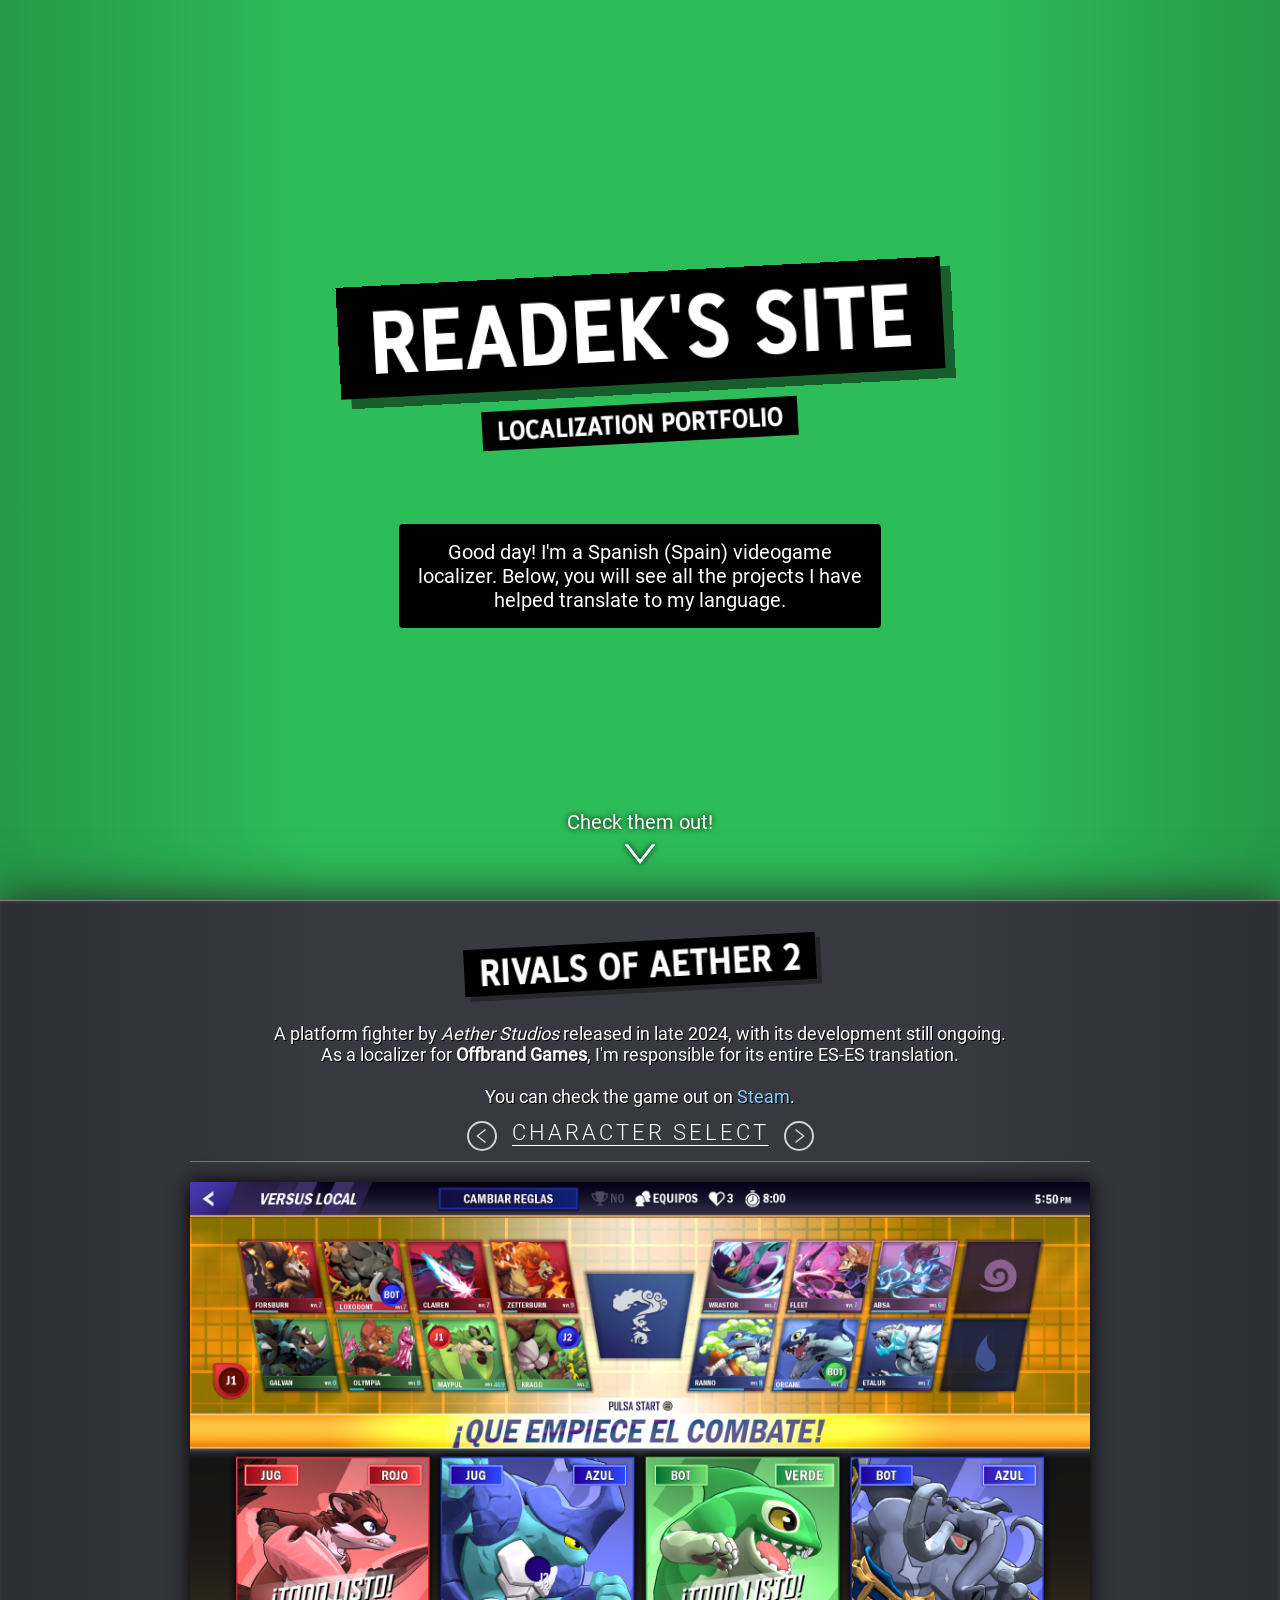
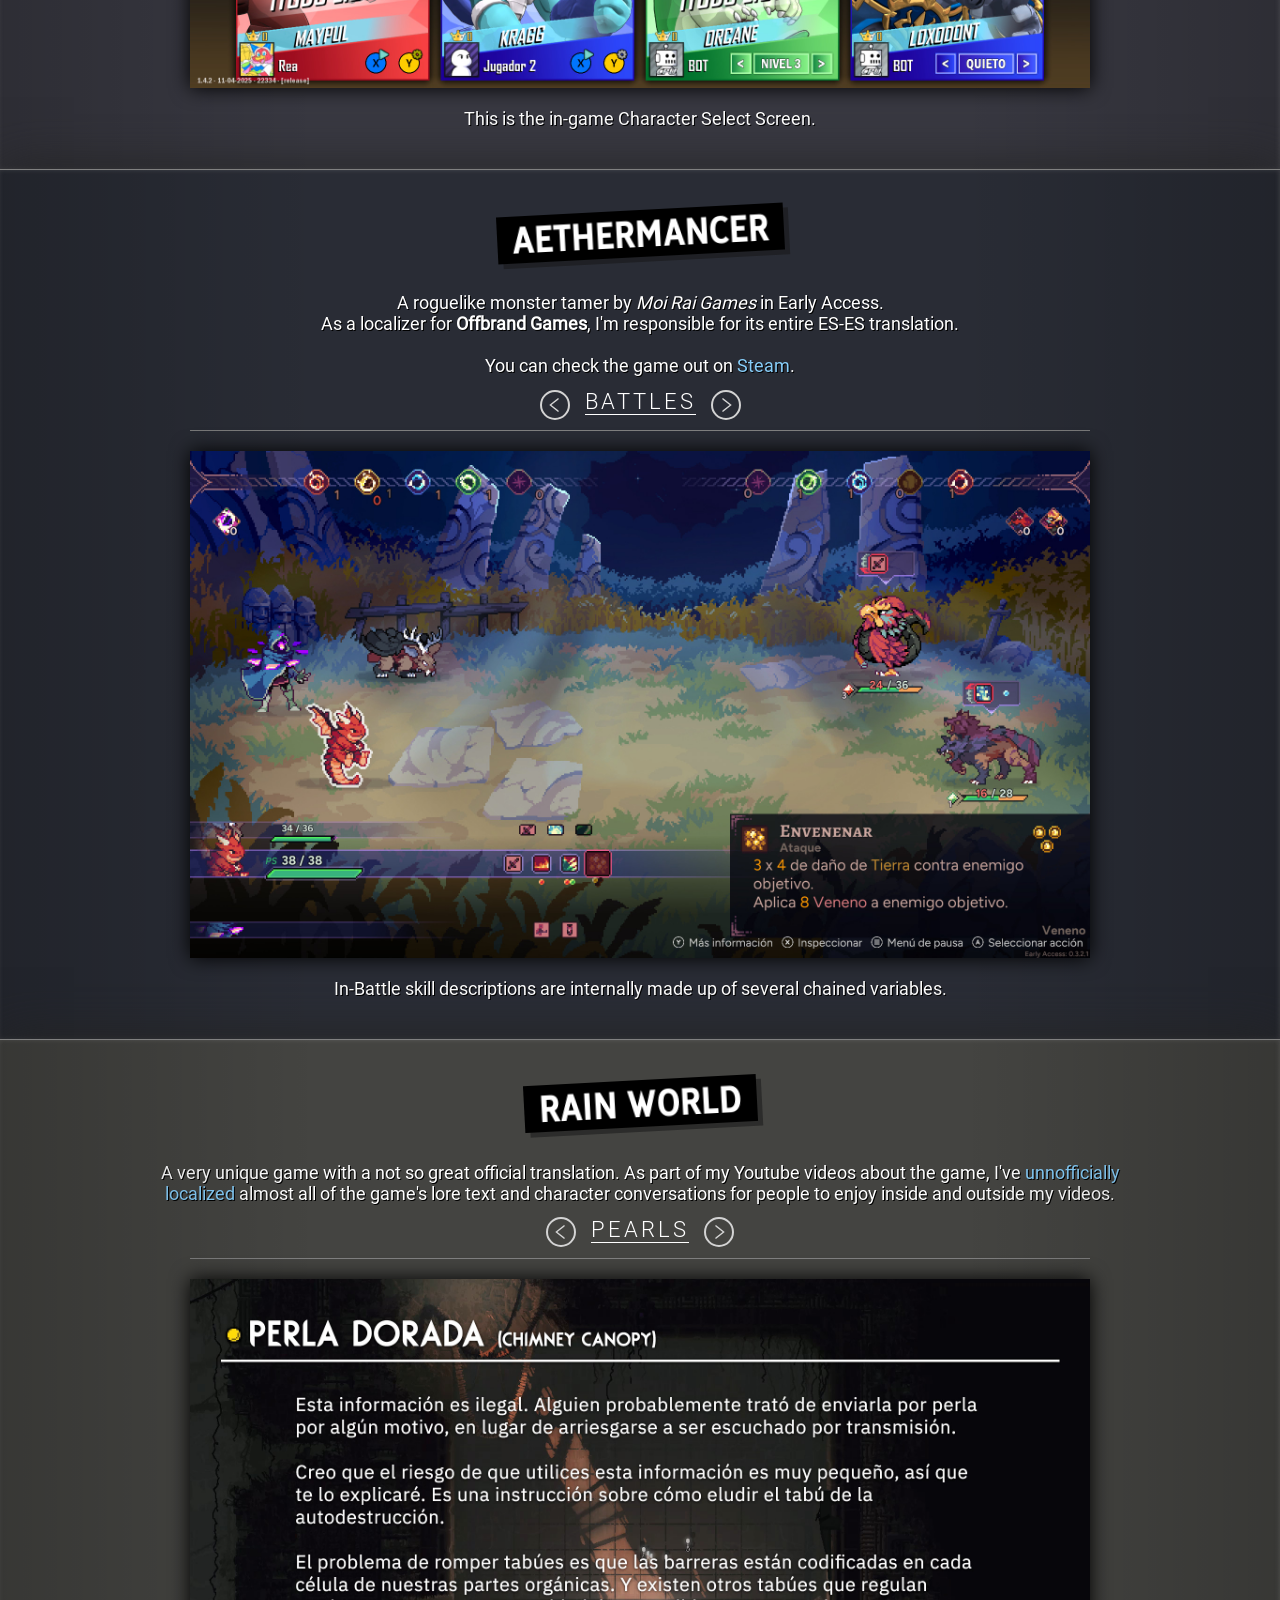
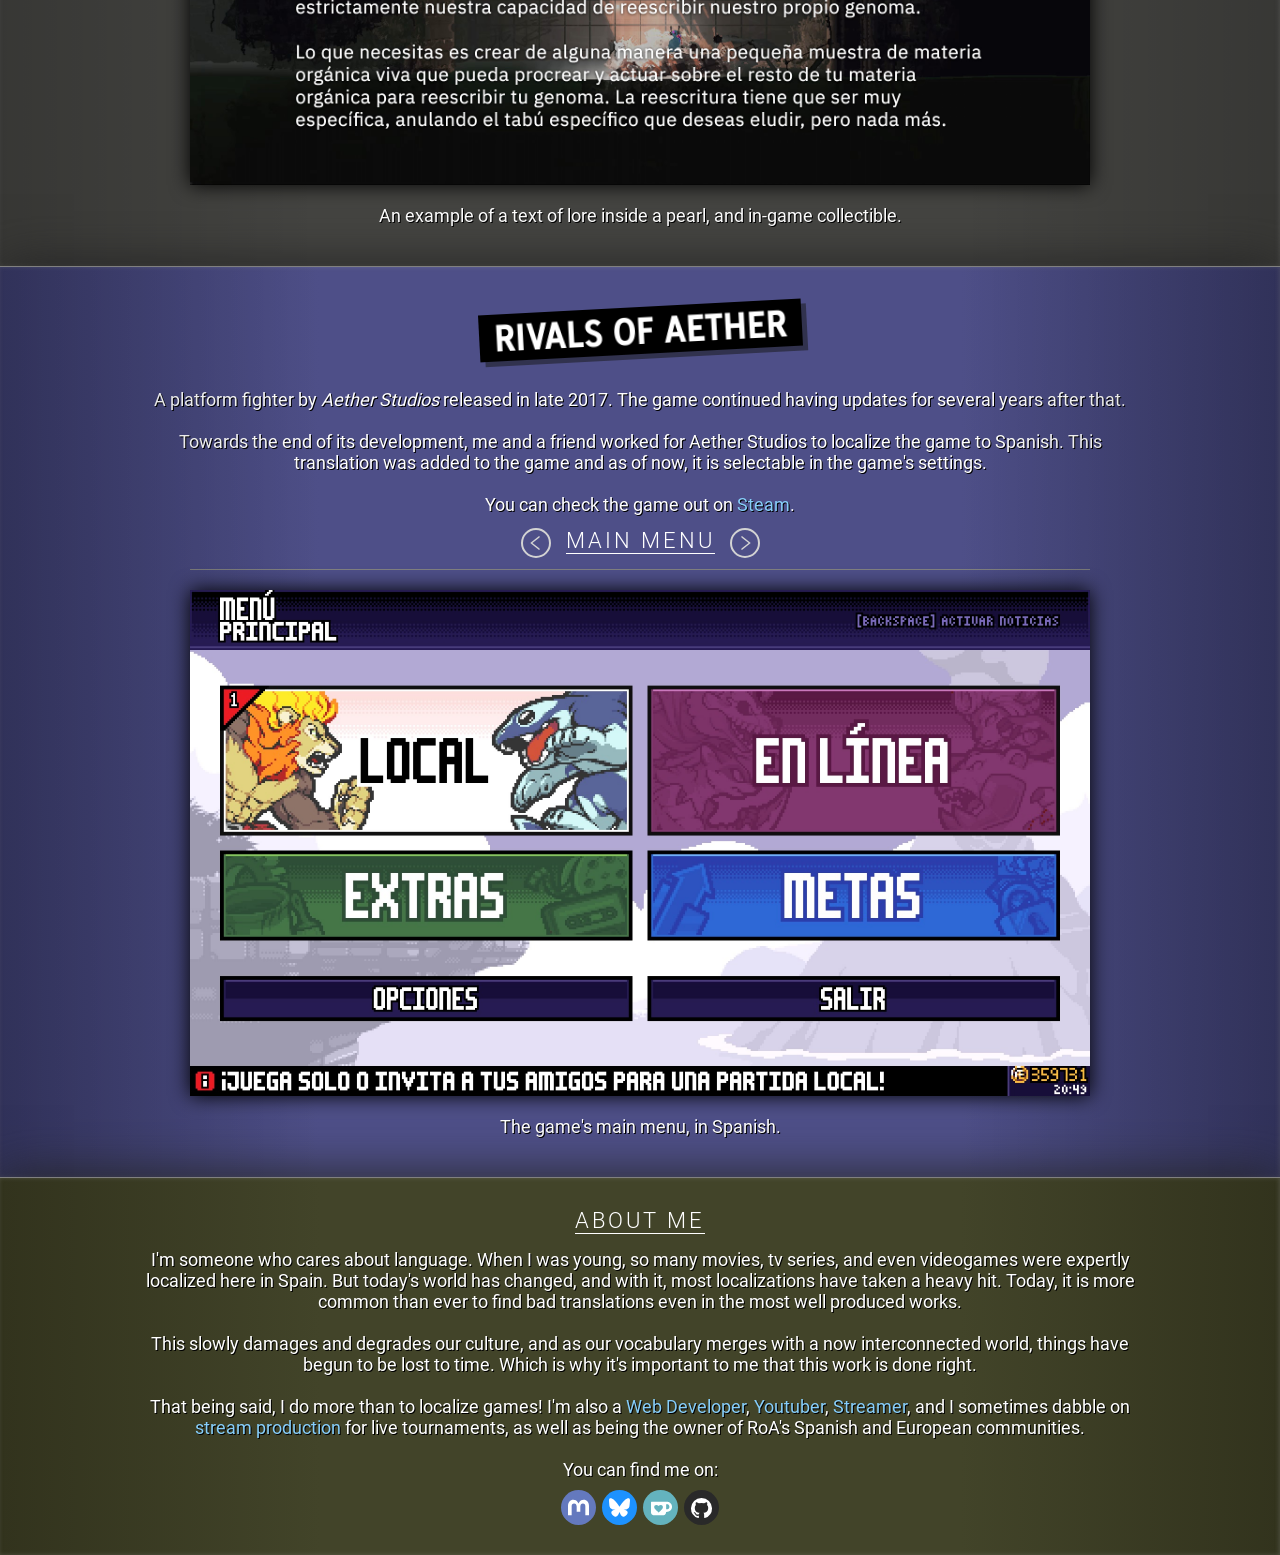
==== Loc/index.html @ 9e23b200 "The Loc Update" ====
<!DOCTYPE html>
<html lang="en">

<head>
    <meta charset="UTF-8">
    <meta http-equiv="X-UA-Compatible" content="IE=edge">
    <meta name="viewport" content="width=device-width, initial-scale=1.0">
    <title>Readek's Web Portfolio</title>
    <link rel="stylesheet" href="../site.css">
    <script src="site.js" defer></script>
</head>

<body>

    <div id="intro">

        <div class="bgSideDarkness"></div>

        <div id="introTitle" class="introText">
            Readek's Site
        </div>
        <div id="introSubT" class="introText">
            Localization Portfolio
        </div>
        <div id="introInfoSep"></div>
        <div id="introInfo">
            Good day! I'm a Spanish (Spain) videogame localizer. Below, you will see all the projects I have helped translate to my language.
        </div>

        <div id="introDesc">
            <div>Check them out!</div>
            <svg id="downIcon" viewBox="0 0 25.93 25.93">
                <path d="M25.397,4.554h-2.042l-9.974,12.644c-0.101,0.124-0.256,0.197-0.416,0.197c-0.164,0-0.315-0.073-0.419-0.197L2.575,4.554H0.532c-0.206,0-0.392,0.115-0.479,0.299c-0.09,0.184-0.064,0.403,0.06,0.561l12.435,15.762c0.104,0.125,0.255,0.2,0.419,0.2c0.16,0,0.315-0.075,0.416-0.2L25.816,5.413c0.128-0.157,0.148-0.377,0.058-0.561C25.789,4.669,25.601,4.554,25.397,4.554z" />
            </svg>
        </div>

    </div>


    <div id="stRepos" class="project">

        <div class="bgSideDarkness"></div>

        <div class="projectTitle">
            Rivals of Aether 2
        </div>

        <div class="projectDesc">
            A platform fighter by <i>Aether Studios</i> released in late 2024, with its development still ongoing.<br>
            As a localizer for <strong>Offbrand Games</strong>, I'm responsible for its entire ES-ES translation.
            <br><br>
            You can check the game out on <a href="https://store.steampowered.com/app/2217000/Rivals_of_Aether_II/">Steam</a>.
        </div>

        <div class="imgSelector">
            <button id="pokePrev" class="pokeButt">
                <svg class="pokeButtIcon" viewBox="0 0 25.93 25.93">
                    <path d="M25.397,4.554h-2.042l-9.974,12.644c-0.101,0.124-0.256,0.197-0.416,0.197c-0.164,0-0.315-0.073-0.419-0.197L2.575,4.554H0.532c-0.206,0-0.392,0.115-0.479,0.299c-0.09,0.184-0.064,0.403,0.06,0.561l12.435,15.762c0.104,0.125,0.255,0.2,0.419,0.2c0.16,0,0.315-0.075,0.416-0.2L25.816,5.413c0.128-0.157,0.148-0.377,0.058-0.561C25.789,4.669,25.601,4.554,25.397,4.554z" />
                </svg>
            </button>
            <div class="stDemoTitle" id="pokeTitle">Character Select</div>
            <button id="pokeNext" class="pokeButt">
                <svg class="pokeButtIcon" viewBox="0 0 25.93 25.93">
                    <path d="M25.397,4.554h-2.042l-9.974,12.644c-0.101,0.124-0.256,0.197-0.416,0.197c-0.164,0-0.315-0.073-0.419-0.197L2.575,4.554H0.532c-0.206,0-0.392,0.115-0.479,0.299c-0.09,0.184-0.064,0.403,0.06,0.561l12.435,15.762c0.104,0.125,0.255,0.2,0.419,0.2c0.16,0,0.315-0.075,0.416-0.2L25.816,5.413c0.128-0.157,0.148-0.377,0.058-0.561C25.789,4.669,25.601,4.554,25.397,4.554z" />
                </svg>
            </button>
        </div>

        <div class="stDemo">
    
            <img src="Images/RoA2 CSS.jpg" class="pokeSTimg" alt="">

            <div class="projectDesc">
                This is the in-game Character Select Screen.
            </div>

        </div>

        <div class="stDemo imgCarHidden">
    
            <img src="Images/RoA2 Tuto.jpg" class="pokeSTimg" alt="">

            <div class="projectDesc">
                In-game tutorials. Technical names are translated, but they're also
                being mentioned in their original english words, as fighting game communities
                will most likely use those in online talks.
            </div>

        </div>

        <div class="stDemo imgCarHidden">
    
            <img src="Images/RoA2 Emotes.png" class="pokeSTimg" alt="">

            <div class="projectDesc">
                Game emotes, used in player quick chat.
                <br>
                Since players will use these emotes playing on different languages,
                the meaning has to stay consistent.
            </div>

        </div>

        <div class="stDemo imgCarHidden">
    
            <img src="Images/RoA2 Achivs.png" class="pokeSTimg" alt="">

            <div class="projectDesc">
                Steam achievements for the game, which are full of jokes.
            </div>

        </div>

    </div>

    <div id="replayReaderBox" class="project">

        <div class="bgSideDarkness"></div>

        <div class="projectTitle">
            Aethermancer
        </div>

        <div class="projectDesc">
            A roguelike monster tamer by <i>Moi Rai Games</i> in Early Access.
            <br>
            As a localizer for <strong>Offbrand Games</strong>, I'm responsible for its entire ES-ES translation.
            <br><br>
            You can check the game out on <a href="https://store.steampowered.com/app/2288470/Aethermancer/">Steam</a>.
        </div>

        <div class="imgSelector">
            <button id="pokePrev" class="pokeButt">
                <svg class="pokeButtIcon" viewBox="0 0 25.93 25.93">
                    <path d="M25.397,4.554h-2.042l-9.974,12.644c-0.101,0.124-0.256,0.197-0.416,0.197c-0.164,0-0.315-0.073-0.419-0.197L2.575,4.554H0.532c-0.206,0-0.392,0.115-0.479,0.299c-0.09,0.184-0.064,0.403,0.06,0.561l12.435,15.762c0.104,0.125,0.255,0.2,0.419,0.2c0.16,0,0.315-0.075,0.416-0.2L25.816,5.413c0.128-0.157,0.148-0.377,0.058-0.561C25.789,4.669,25.601,4.554,25.397,4.554z" />
                </svg>
            </button>
            <div class="stDemoTitle" id="pokeTitle">Battles</div>
            <button id="pokeNext" class="pokeButt">
                <svg class="pokeButtIcon" viewBox="0 0 25.93 25.93">
                    <path d="M25.397,4.554h-2.042l-9.974,12.644c-0.101,0.124-0.256,0.197-0.416,0.197c-0.164,0-0.315-0.073-0.419-0.197L2.575,4.554H0.532c-0.206,0-0.392,0.115-0.479,0.299c-0.09,0.184-0.064,0.403,0.06,0.561l12.435,15.762c0.104,0.125,0.255,0.2,0.419,0.2c0.16,0,0.315-0.075,0.416-0.2L25.816,5.413c0.128-0.157,0.148-0.377,0.058-0.561C25.789,4.669,25.601,4.554,25.397,4.554z" />
                </svg>
            </button>
        </div>

        <div class="stDemo">
    
            <img src="Images/Aether Fight.jpg" class="pokeSTimg" alt="">

            <div class="projectDesc">
                In-Battle skill descriptions are internally made up of several chained variables.
            </div>

        </div>

        <div class="stDemo imgCarHidden">
    
            <img src="Images/Aether LvlUp.jpg" class="pokeSTimg" alt="">

            <div class="projectDesc">
                Character Lvl Up screen example, with many trait descriptions.
            </div>

        </div>

        <div class="stDemo imgCarHidden">
    
            <img src="Images/Aether Convo.jpg" class="pokeSTimg" alt="">

            <div class="projectDesc">
                Character-to-character conversation example.
            </div>

        </div>

    </div>

    <div id="rwBox" class="project">

        <div class="bgSideDarkness"></div>

        <div class="projectTitle">
            Rain World
        </div>

        <div class="projectDesc">
            A very unique game with a not so great official translation. As part of my
            Youtube videos about the game, I've <a href="https://docs.google.com/document/d/1DfPCobTMYIj6n9cak6Hn9Jyo0iGn9Ns0VkkFjU0YN7k">unnofficially localized</a> almost all of the game's
            lore text and character conversations for people to enjoy inside and outside my
            videos.
        </div>

        <div class="imgSelector">
            <button id="pokePrev" class="pokeButt">
                <svg class="pokeButtIcon" viewBox="0 0 25.93 25.93">
                    <path d="M25.397,4.554h-2.042l-9.974,12.644c-0.101,0.124-0.256,0.197-0.416,0.197c-0.164,0-0.315-0.073-0.419-0.197L2.575,4.554H0.532c-0.206,0-0.392,0.115-0.479,0.299c-0.09,0.184-0.064,0.403,0.06,0.561l12.435,15.762c0.104,0.125,0.255,0.2,0.419,0.2c0.16,0,0.315-0.075,0.416-0.2L25.816,5.413c0.128-0.157,0.148-0.377,0.058-0.561C25.789,4.669,25.601,4.554,25.397,4.554z" />
                </svg>
            </button>
            <div class="stDemoTitle" id="pokeTitle">Pearls</div>
            <button id="pokeNext" class="pokeButt">
                <svg class="pokeButtIcon" viewBox="0 0 25.93 25.93">
                    <path d="M25.397,4.554h-2.042l-9.974,12.644c-0.101,0.124-0.256,0.197-0.416,0.197c-0.164,0-0.315-0.073-0.419-0.197L2.575,4.554H0.532c-0.206,0-0.392,0.115-0.479,0.299c-0.09,0.184-0.064,0.403,0.06,0.561l12.435,15.762c0.104,0.125,0.255,0.2,0.419,0.2c0.16,0,0.315-0.075,0.416-0.2L25.816,5.413c0.128-0.157,0.148-0.377,0.058-0.561C25.789,4.669,25.601,4.554,25.397,4.554z" />
                </svg>
            </button>
        </div>

        <div class="stDemo">
    
            <img src="Images/RW 1.jpg" class="pokeSTimg" alt="">

            <div class="projectDesc">
                An example of a text of lore inside a pearl, and in-game collectible.
            </div>

        </div>

        <div class="stDemo imgCarHidden">
    
            <img src="Images/RW 2.jpg" class="pokeSTimg" alt="">

            <div class="projectDesc">
                One of the game's transmissions where 2 characters converse with each other.
            </div>

        </div>

        <div class="stDemo imgCarHidden">
    
            <img src="Images/RW 3.jpg" class="pokeSTimg" alt="">

            <div class="projectDesc">
                A conversation that one of the game's characters has with the player.
            </div>

        </div>

    </div>

    <div id="customColorsBox" class="project">

        <div class="bgSideDarkness"></div>

        <div class="projectTitle">
            Rivals of Aether
        </div>

        <div class="projectDesc">
            A platform fighter by <i>Aether Studios</i> released in late 2017.
            The game continued having updates for several years after that.<br><br>
            Towards the end of its development, me and a friend worked for Aether
            Studios to localize the game to Spanish. This translation was added
            to the game and as of now, it is selectable in the game's settings.
            <br><br>
            You can check the game out on <a href="https://store.steampowered.com/app/383980/rivals_of_aether/">Steam</a>.
        </div>

        <div class="imgSelector">
            <button id="pokePrev" class="pokeButt">
                <svg class="pokeButtIcon" viewBox="0 0 25.93 25.93">
                    <path d="M25.397,4.554h-2.042l-9.974,12.644c-0.101,0.124-0.256,0.197-0.416,0.197c-0.164,0-0.315-0.073-0.419-0.197L2.575,4.554H0.532c-0.206,0-0.392,0.115-0.479,0.299c-0.09,0.184-0.064,0.403,0.06,0.561l12.435,15.762c0.104,0.125,0.255,0.2,0.419,0.2c0.16,0,0.315-0.075,0.416-0.2L25.816,5.413c0.128-0.157,0.148-0.377,0.058-0.561C25.789,4.669,25.601,4.554,25.397,4.554z" />
                </svg>
            </button>
            <div class="stDemoTitle" id="pokeTitle">Main Menu</div>
            <button id="pokeNext" class="pokeButt">
                <svg class="pokeButtIcon" viewBox="0 0 25.93 25.93">
                    <path d="M25.397,4.554h-2.042l-9.974,12.644c-0.101,0.124-0.256,0.197-0.416,0.197c-0.164,0-0.315-0.073-0.419-0.197L2.575,4.554H0.532c-0.206,0-0.392,0.115-0.479,0.299c-0.09,0.184-0.064,0.403,0.06,0.561l12.435,15.762c0.104,0.125,0.255,0.2,0.419,0.2c0.16,0,0.315-0.075,0.416-0.2L25.816,5.413c0.128-0.157,0.148-0.377,0.058-0.561C25.789,4.669,25.601,4.554,25.397,4.554z" />
                </svg>
            </button>
        </div>

        <div class="stDemo">
    
            <img src="Images/RoA1 Menu.jpg" class="pokeSTimg" alt="">

            <div class="projectDesc">
                The game's main menu, in Spanish.
            </div>

        </div>

        <div class="stDemo imgCarHidden">
    
            <img src="Images/RoA1 Tuto.jpg" class="pokeSTimg" alt="">

            <div class="projectDesc">
                One of the game's tutorials. We made sure technical names were mentioned
                with their original english words, as fighting game communities
                will most likely use those in online talks.
            </div>

        </div>

        <div class="stDemo imgCarHidden">
    
            <img src="Images/RoA1 Story.jpg" class="pokeSTimg" alt="">

            <div class="projectDesc">
                The game's story mode was completely localized.
            </div>

        </div>

    </div>

    <div id="aboutBox" class="project">

        <div class="stDemoTitle">ABOUT ME</div>

        <div class="projectDesc">
            I'm someone who cares about language. When I was young, so many movies, tv series,
            and even videogames were expertly localized here in Spain. But today's world has
            changed, and with it, most localizations have taken a heavy hit. Today, it is
            more common than ever to find bad translations even in the most well produced works.
            <br><br>
            This slowly damages and degrades our culture, and as our vocabulary merges
            with a now interconnected world, things have begun to be lost to time.
            Which is why it's important to me that this work is done right.
            <br><br>
            That being said, I do more than to localize games! I'm also a 
            <a href="/">Web Developer</a>,
            <a href="https://www.youtube.com/@Readek">Youtuber</a>,
            <a href="https://www.twitch.tv/readek">Streamer</a>, and I sometimes dabble on
            <a href="https://youtu.be/6YrNGIimbUo?si=MHKJahTxUyMXXnIt">stream production</a>
            for live tournaments, as well as being the owner of RoA's Spanish and European communities.
            <br><br>
            You can find me on:
        </div>

        <div id="socialIcons">

            <a href="https://mastodon.social/@readek">
                <div id="mastoButton" class="buttonsBot">
                    <svg id="mastoIcon" viewBox="38.9 39.3 138.63 101.73">
                        <path d="M177.50984 80.077v60.94125h-24.14375v-59.15c0-12.46875-5.24625-18.7975-15.74-18.7975-11.6025 0-17.4175 7.5075-17.4175 22.3525v32.37625H96.20734V85.42325c0-14.845-5.81625-22.3525-17.41875-22.3525-10.49375 0-15.74 6.32875-15.74 18.7975v59.15H38.90484V80.077c0-12.455 3.17125-22.3525 9.54125-29.675 6.56875-7.3225 15.17125-11.07625 25.85-11.07625 12.355 0 21.71125 4.74875 27.8975 14.2475l6.01375 10.08125 6.015-10.08125c6.185-9.49875 15.54125-14.2475 27.8975-14.2475 10.6775 0 19.28 3.75375 25.85 11.07625 6.36875 7.3225 9.54 17.22 9.54 29.675"></path>
                    </svg>
                </div>
            </a>

            <a href="https://bsky.app/profile/readek.mastodon.social.ap.brid.gy">
                <div id="bskyButton" class="buttonsBot">
                    <svg id="bskyIcon" viewBox="0 0 64 57">
                        <path d="M13.873 3.805C21.21 9.332 29.103 20.537 32 26.55v15.882c0-.338-.13.044-.41.867-1.512 4.456-7.418 21.847-20.923 7.944-7.111-7.32-3.819-14.64 9.125-16.85-7.405 1.264-15.73-.825-18.014-9.015C1.12 23.022 0 8.51 0 6.55 0-3.268 8.579-.182 13.873 3.805ZM50.127 3.805C42.79 9.332 34.897 20.537 32 26.55v15.882c0-.338.13.044.41.867 1.512 4.456 7.418 21.847 20.923 7.944 7.111-7.32 3.819-14.64-9.125-16.85 7.405 1.264 15.73-.825 18.014-9.015C62.88 23.022 64 8.51 64 6.55c0-9.818-8.578-6.732-13.873-2.745Z"/>
                    </svg>
                </div>
            </a>

            <a href="https://ko-fi.com/readek">
                <div id="kofiButton" class="buttonsBot">
                    <svg id="kofiIcon" viewBox="0 0 32 32">
                        <path d="M31.844 11.932c-1.032-5.448-6.48-6.125-6.48-6.125h-24.4c-0.808 0-0.907 1.063-0.907 1.063s-0.109 9.767-0.027 15.767c0.22 3.228 3.448 3.561 3.448 3.561s11.021-0.031 15.953-0.067c3.251-0.568 3.579-3.423 3.541-4.98 5.808 0.323 9.896-3.776 8.871-9.219zM17.093 16.615c-1.661 1.932-5.348 5.297-5.348 5.297s-0.161 0.161-0.417 0.031c-0.099-0.073-0.14-0.12-0.14-0.12-0.595-0.588-4.491-4.063-5.381-5.271-0.943-1.287-1.385-3.599-0.119-4.948 1.265-1.344 4.005-1.448 5.817 0.541 0 0 2.083-2.375 4.625-1.281 2.536 1.095 2.443 4.016 0.963 5.751zM25.323 17.251c-1.24 0.156-2.244 0.036-2.244 0.036v-7.573h2.359c0 0 2.631 0.735 2.631 3.516 0 2.552-1.313 3.557-2.745 4.021z"/>
                    </svg>
                </div>
            </a>

            <a href="https://github.com/Readek">
                <div id="githubButton" class="buttonsBot">
                    <svg id="githubIcon" viewBox="0 0 24 24">
                        <path  d="M12 1A10.89 10.89 0 0 0 1 11.77 10.79 10.79 0 0 0 8.52 22c.55.1.75-.23.75-.52v-1.83c-3.06.65-3.71-1.44-3.71-1.44a2.86 2.86 0 0 0-1.22-1.58c-1-.66.08-.65.08-.65a2.31 2.31 0 0 1 1.68 1.11 2.37 2.37 0 0 0 3.2.89 2.33 2.33 0 0 1 .7-1.44c-2.44-.27-5-1.19-5-5.32a4.15 4.15 0 0 1 1.11-2.91 3.78 3.78 0 0 1 .11-2.84s.93-.29 3 1.1a10.68 10.68 0 0 1 5.5 0c2.1-1.39 3-1.1 3-1.1a3.78 3.78 0 0 1 .11 2.84A4.15 4.15 0 0 1 19 11.2c0 4.14-2.58 5.05-5 5.32a2.5 2.5 0 0 1 .75 2v2.95c0 .35.2.63.75.52A10.8 10.8 0 0 0 23 11.77 10.89 10.89 0 0 0 12 1" />
                    </svg>
                </div>
            </a>

        </div>

    </div>

</body>

</html>
---- site.css ----
:root {
    interpolate-size: allow-keywords;
}

body, html {
    padding: 0;
    margin: 0;
    height: 100%;
    scrollbar-width: thin; /* Firefox */
    scrollbar-color: lightgray gray; /* Firefox */
    scroll-behavior: smooth;
}
/* all of this is chromium only */
body::-webkit-scrollbar {
    width: 5px;
    height: 5px;
}
body::-webkit-scrollbar-track {
    background: gray;
  }
body::-webkit-scrollbar-thumb {
    background-color: lightgray;
}

a {
    color: lightskyblue;
    text-decoration: none;
}

@font-face {
    font-family: "Deansgate";
    src: url('Resources/Fonts/DeansgateCondensed-Bold.ttf');
}
@font-face {
    font-family: "Roboto";
    src: url('Resources/Fonts/Roboto-Regular.ttf');
}
@font-face {
    font-family: "RobotoL";
    src: url('Resources/Fonts/Roboto-Light.ttf');
}


.bgSideDarkness {
    position: absolute;
    width: 100%;
    height: 100%;
    background-image: linear-gradient(to right, #00000030, #00000000, #00000000, #00000000, #00000030);
    pointer-events: none;
}

#intro {
    height: 100%;
    display: flex;
    flex-direction: column;
    justify-content: center;
    align-items: center;
    background-color: #2dbd58;
}

.introText {
    font-family: "Deansgate";
    color: white;
    text-transform: uppercase;
    text-align: center;
    background-color: black;
    transform: rotate(-3deg);
}

#introTitle {
    font-size: 80px;
    padding: 0 30px 0 30px;
    filter: drop-shadow(10px 10px 0px rgba(0, 0, 0, .5));
    animation: .6s .2s both introFade;
}
@keyframes introFade {
    0% {
        opacity: 0;
        transform: translateY(-50px) rotate(-3deg);
    }
    100% {
        opacity: 1;
        transform: translateY(0px) rotate(-3deg);
    }
}

#introSubT {
    font-size: 24px;
    padding: 3px 15px 3px 15px;
    margin-top: 20px;
    animation: .7s .65s both subIntroFade;
}
@keyframes subIntroFade {
    0% {
        opacity: 0;
    }
    100% {
        opacity: 1;
    }
}

#introInfoSep {
    animation: introInfoAnim 1s 2.2s forwards;
    flex-grow: 0;
}
@keyframes introInfoAnim {
    100% {
        flex-grow: .25;
    }
}

#introInfo {
    /* display: none; */
    font-size: 20px;
    color: white;
    background-color: rgb(0, 0, 0);
    max-width: 450px;
    padding: 16px;
    margin: 0px 20px;
    border-radius: 4px;
    text-align: center;
    font-family: "Roboto";
    animation: .7s 2.4s both subIntroFade;
    margin-top: -100px;
}

#introDesc {
    position: absolute;
    top: 90%;
    font-family: "Roboto";
    font-size: 20px;
    color: white;
    text-align: center;
    filter: drop-shadow(0 0 3px black);
    cursor: pointer;
    transition: filter 100ms;
    animation: .6s 5s both descIntroFade;
}
#introDesc:hover {
    filter: drop-shadow(0 0 3px black) brightness(1.5);
}
#downIcon {
    margin-top: 5px;
    height: 30px;
    width: 30px;
    fill: white;
}
@keyframes descIntroFade {
    0% {
        opacity: 0;
        transform: translateY(50px);
    }
    100% {
        opacity: 1;
        transform: translateY(0px);
    }
}


.project {
    position: relative;
    padding: 30px 0 30px 0;
    display: flex;
    justify-content: center;
    flex-direction: column;
    align-items: center;
    border-top: 1px solid grey;
    box-shadow: inset -1px 0px 4px #adadad40, 0 0 48px rgb(36, 36, 36);
    transition: height .2s;
}
.projectSt {
    display: flex;
    justify-content: center;
    flex-direction: column;
    align-items: center;
}

.projectTitle {
    font-family: "Deansgate";
    color: white;
    text-transform: uppercase;
    text-align: center;
    background-color: black;
    transform: rotate(-3deg);
    font-size: 34px;
    padding: 0 15px 0 15px;
    filter: drop-shadow(5px 5px 0px rgba(20, 20, 20, 0.5));
    margin: 10px 0 25px 0;
}

.projectDesc {
    font-family: "Roboto";
    font-size: 18px;
    color: white;
    text-shadow: 1px 1px 0px black;
    text-align: center;
    max-width: 1000px;
    padding: 10px 0 10px 0;
}


#stBox {
    background-color: #444444;
}
#stPreview {
    width: 800px;
    filter: drop-shadow(0px 0px 10px black);
    padding: 10px 0 10px 0;
}

.vid {
    filter: drop-shadow(0px 0px 10px black);
    padding: 10px 0 10px 0;
    max-width: 720px;
}

#stRepos {
    background-color: #383841;
    transition: background-color .5s;
}

#stSelector {
    display: flex;
    align-items: center;
    gap: 20px;
}
.stButt {
    background: none;
    border: 2px solid gray;
    border-radius: 100%;
    width: 44px;
    height: 44px;
    display: flex;
    justify-content: center;
    align-items: center;
    padding: 10px;
    transition: filter .15s, transform .2s;
    cursor: pointer;
    outline: none;
}
.stButt:hover, .stButt:focus-visible {
    filter: brightness(1.5);
}
#stPrev {
    transform: rotate(90deg);
}
#stPrev:hover, #stPrev:focus-visible {
    transform: rotate(90deg) translateY(5px);
}
#stNext {
    transform: rotate(-90deg);
}
#stNext:hover, #stNext:focus-visible {
    transform: rotate(-90deg) translateY(5px);
}
.stButtIcon {
    transform: translateY(1px);
    fill: grey;
}

#stMeleeBox, #stRRBox {
    display: none;
    opacity: 0;
}

.stDemo {
    display: flex;
    justify-content: center;
    flex-direction: column;
    align-items: center;
    border-top: 1px solid grey;
    margin-top: 10px;
    padding-top: 10px;
    transition: transform .25s, opacity .25s;
}

.stDemoTitle {
    color: white;
    font-family: "RobotoL";
    font-size: 22px;
    letter-spacing: 3px;
    border-bottom: 1px white solid;
    margin-bottom: 5px;
    text-transform: uppercase;
}

.pokeSTimg {
    max-width: 900px;
    filter: drop-shadow(0px 0px 10px black);
    padding: 10px 0 10px 0;
}


#pokeSTBox {
    background-color: #5a5633;
}
#pokeSTPreview {
    filter: drop-shadow(0px 0px 10px black);
    padding: 10px 0px 10px 0px;
}

.imgSelector {
    display: flex;
    align-items: center;
    gap: 15px;
    margin-top: 3px;
}
.pokeButt {
    background: none;
    border: 2px solid lightgray;
    border-radius: 100%;
    width: 30px;
    height: 30px;
    display: flex;
    justify-content: center;
    align-items: center;
    padding: 6px;
    transition: filter .15s, transform .2s;
    cursor: pointer;
    outline: none;
}
.pokeButt:hover, .pokeButt:focus-visible {
    filter: brightness(1.5);
}
#pokePrev {
    transform: rotate(90deg);
}
#pokePrev:hover, #pokePrev:focus-visible {
    transform: rotate(90deg) translateY(3px);
}
#pokeNext {
    transform: rotate(-90deg);
}
#pokeNext:hover, #pokeNext:focus-visible {
    transform: rotate(-90deg) translateY(3px);
}
.pokeButtIcon {
    transform: translateY(1px);
    fill: lightgray;
}

#pokeBW, #pokeIntro, .imgCarHidden {
    display: none;
    opacity: 0;
}


#customColorsBox {
    background-image: linear-gradient(to right, #3c3d6e, #4e4f88, #4e4f88, #4e4f88, #3c3d6e);
}

#recolorerBox {
    background-image: linear-gradient(to right, #3d3069, #514188, #514188, #514188, #3d3069);
}

#replayReaderBox {
    background-color: #292C35;
}

#rwBox {
    background-color: #444441;
}


#aboutBox {
    background-image: linear-gradient(to right, #32331d, #424429, #424429, #424429, #32331d);

}
#socialIcons {
    display: flex;
}
.buttonsBot {
    display: flex;
    justify-content: center;
    align-items: center;
    height: 35px;
    width: 35px;
    border-radius: 20px;
    transition: filter 100ms;
    margin: 0px 3px 0px 3px;
}
.buttonsBot:hover {
    filter: brightness(1.2);
    cursor: pointer;
}
.buttonsBot:active {
    filter: brightness(.9);
}
#mastoButton {
    background-color: #6479be;
}
#mastoIcon {
    height: 21px;
    width: 21px;
    fill: white;
}
#bskyButton {
    background-color: #1d92ff;
}
#bskyIcon {
    height: 21px;
    width: 21px;
    fill: white;
}
#kofiButton {
    background-color: #64b3be;
}
#kofiIcon {
    height: 21px;
    width: 21px;
    fill: white;
    transform: translate(1px, 1px);
}
#githubButton {
    background-color: #292929;
}
#githubIcon {
    height: 23px;
    width: 23px;
    fill: white;
    transform: translate(0px, 1px);
}

@media (max-width: 650px) {

    .bgSideDarkness {
        display: none;
    }

    #introTitle {
        font-size: 40px;
        padding: 0 20px 0 20px;
        filter: drop-shadow(7px 7px 0px rgba(0, 0, 0, .5));
    }
    #introSubT {
        font-size: 20px;
    }
    #introInfo {
        padding: 10px;
        font-size: 16px;
    }
    #introDesc {
        font-size: 16px;
        max-width: 80%;
    }

    .projectTitle {
        font-size: 30px;
    }
    .projectDesc {
        max-width: 90%;
        text-align: justify;
        text-align-last: center;
    }

    .vid, #stPreview, #pokeSTPreview, .pokeSTimg {
        max-width: 100%;
    }

    #customColorsBox {
        background-image: linear-gradient(to right, #4e4f88, #4e4f88);
    }
    #recolorerBox {
        background-image: linear-gradient(to right, #514188, #514188);
    }
    #aboutBox {
        background-image: linear-gradient(to right, #424429, #424429);
    }

}
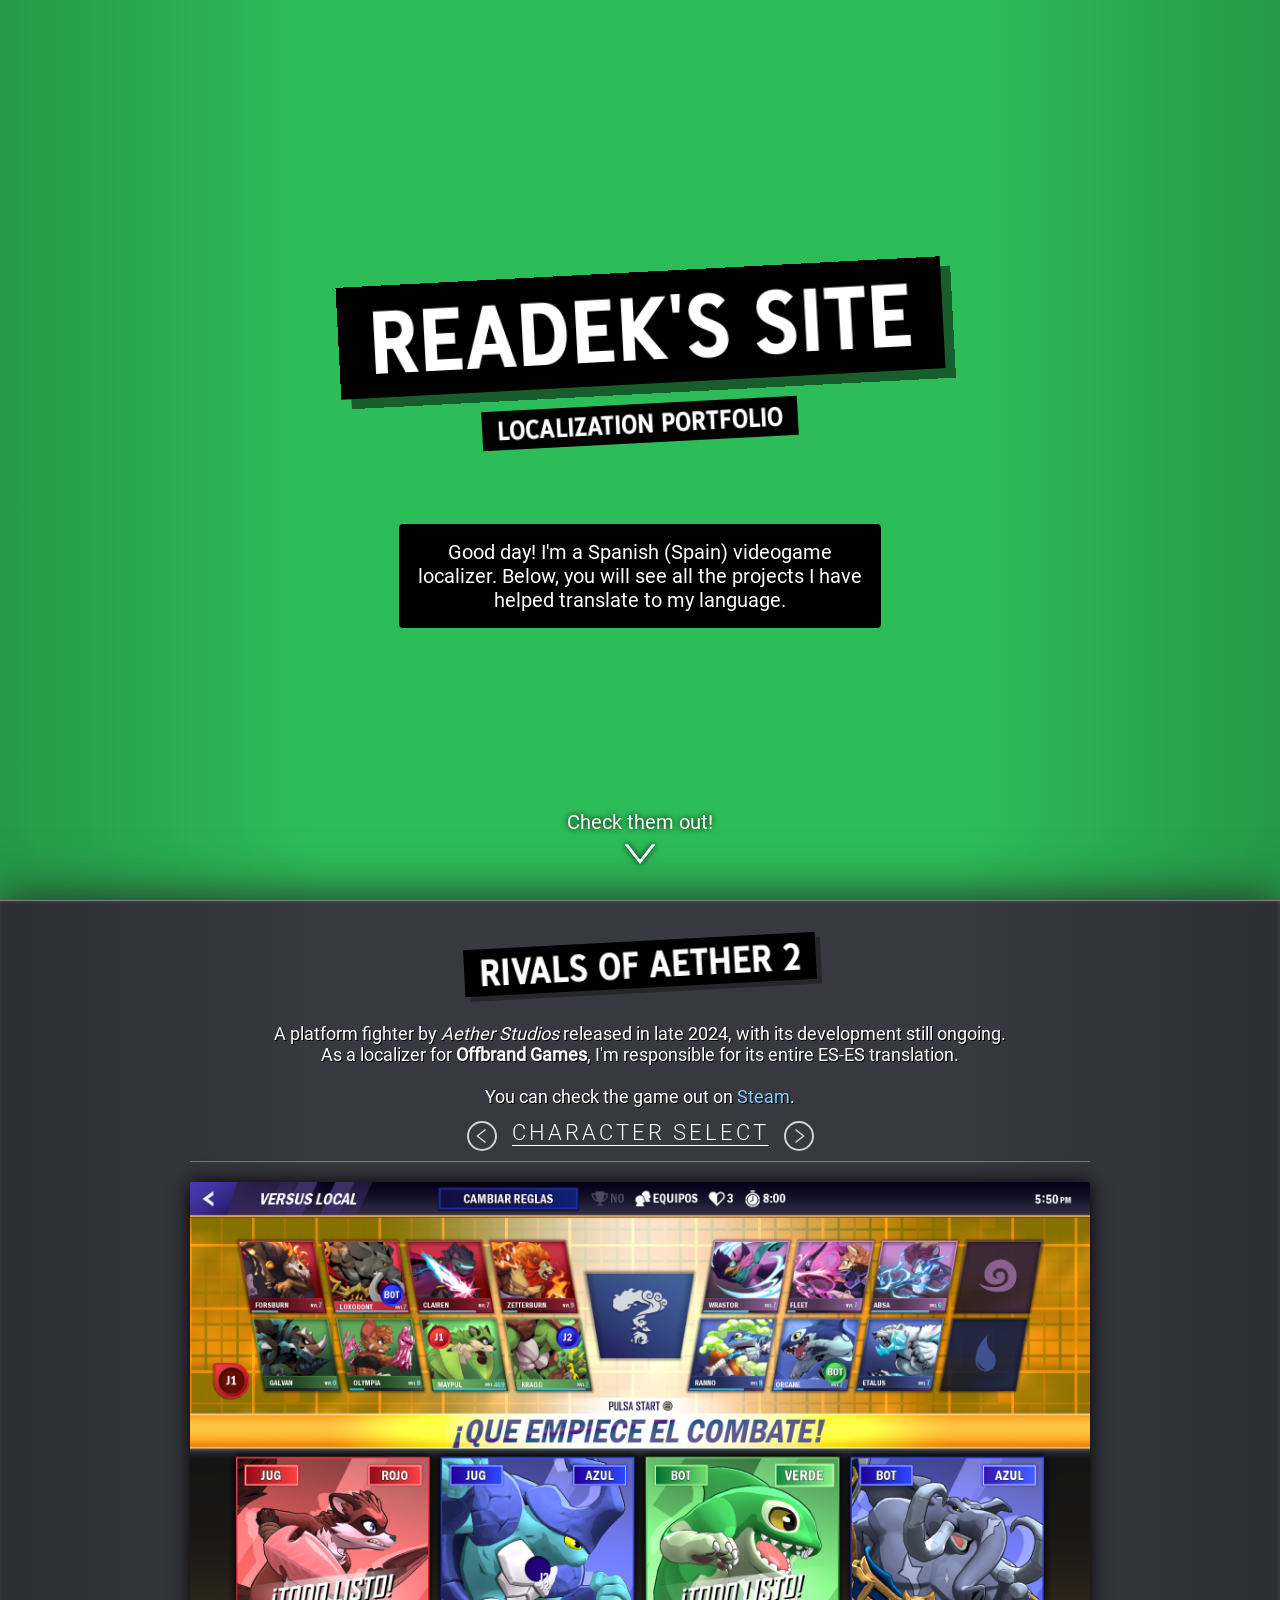
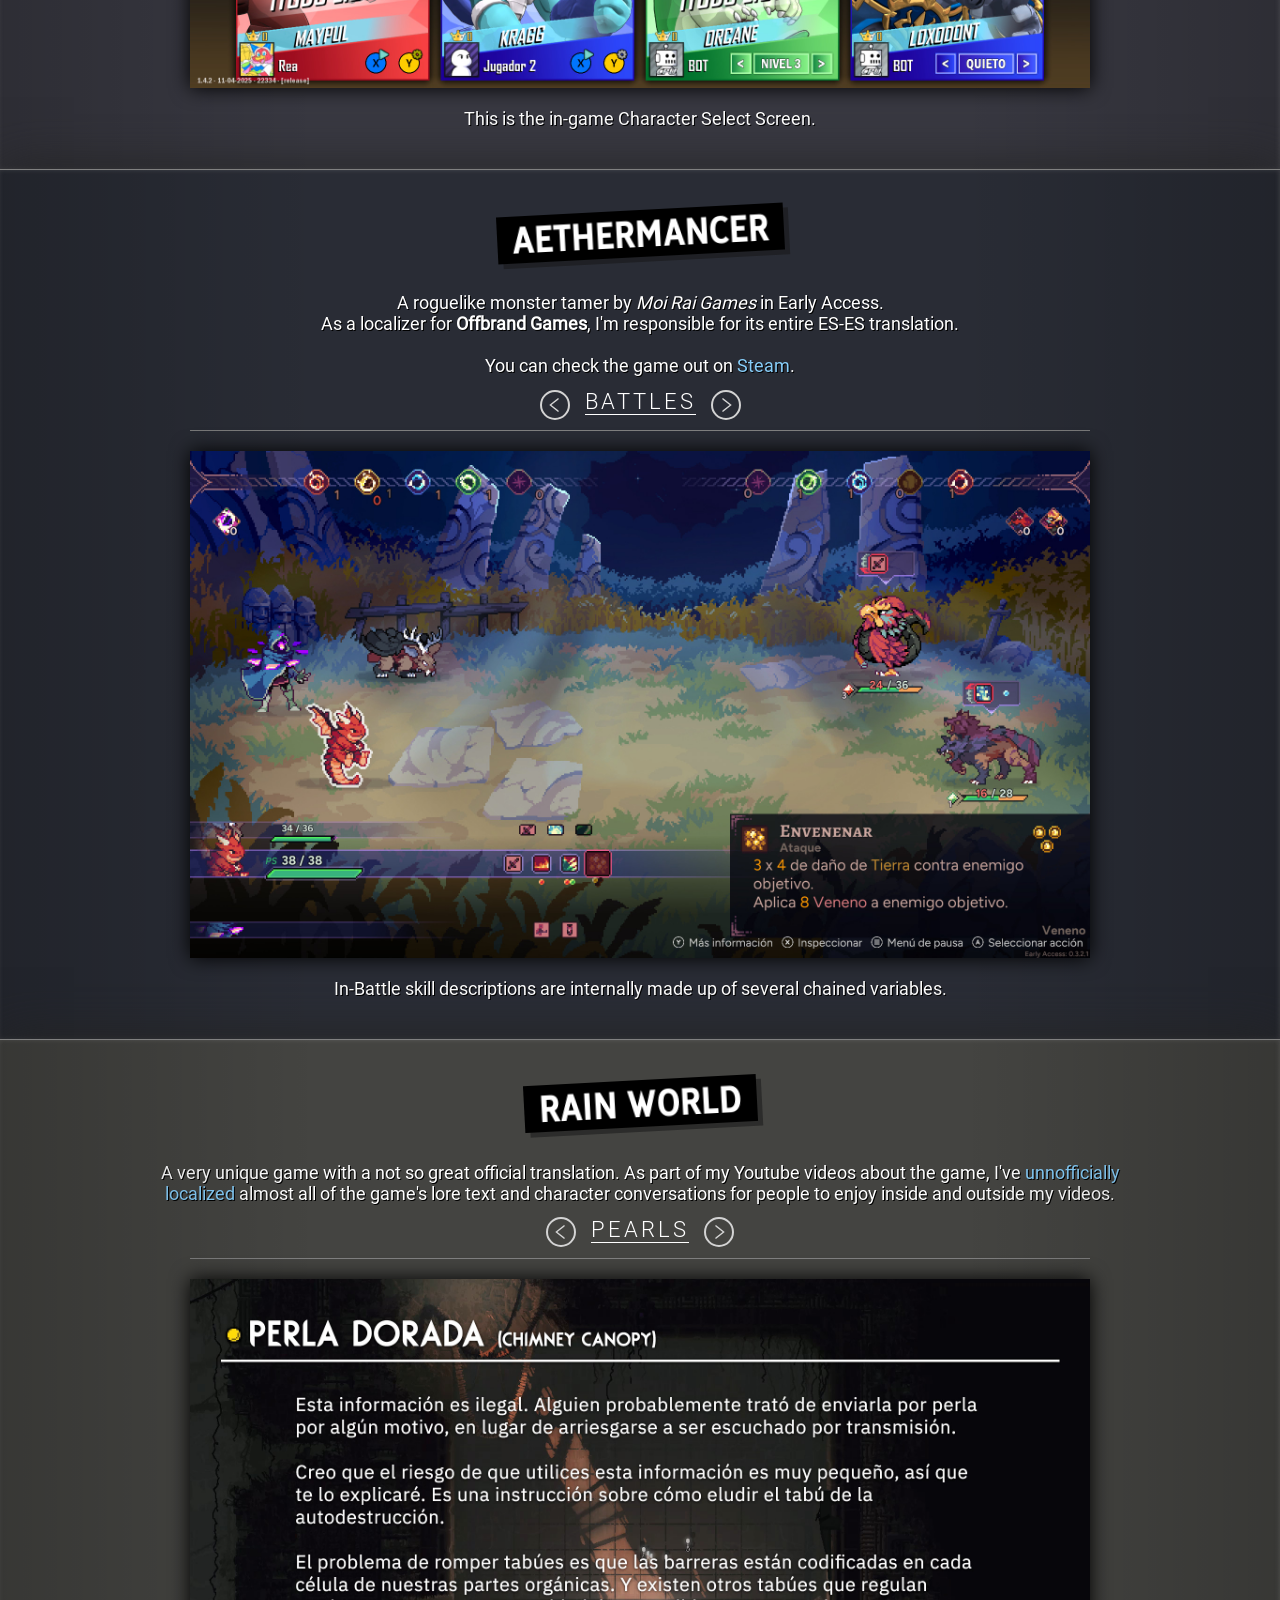
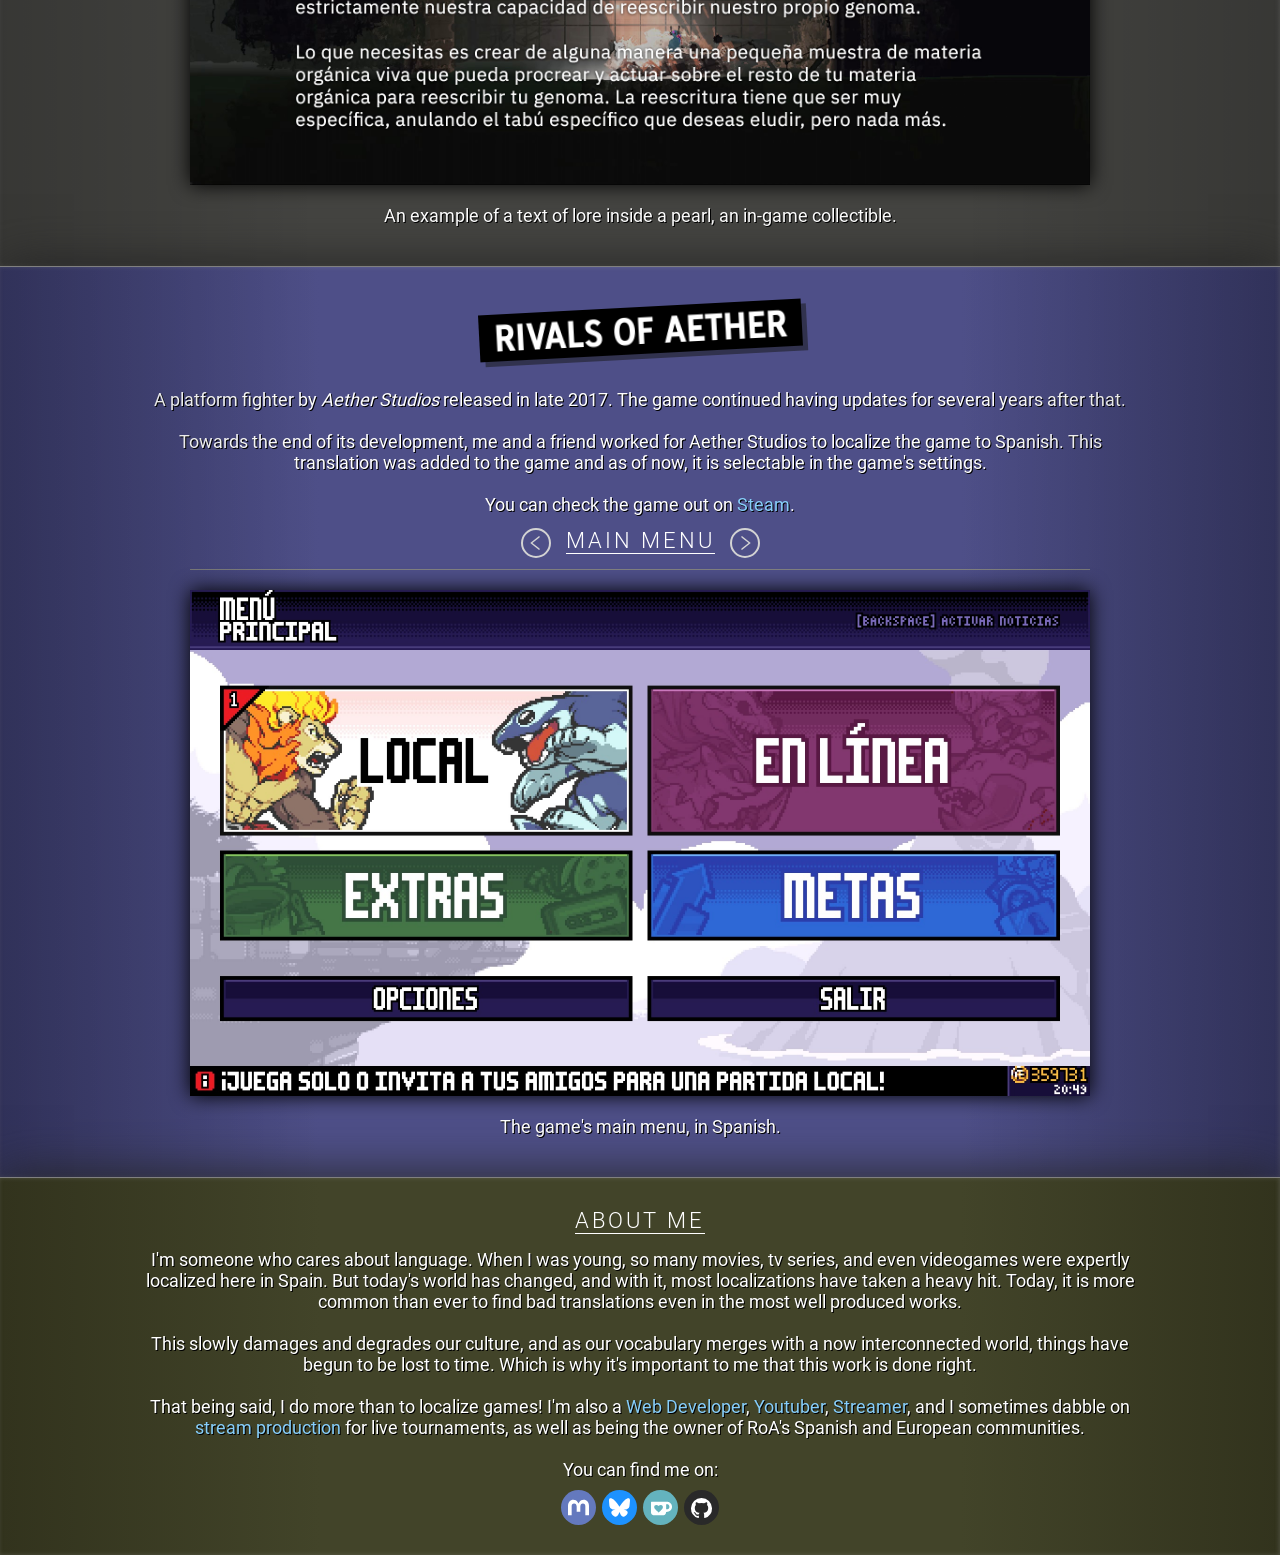
==== commit 2ce57a1d: "Typos begone" ====
--- a/Loc/index.html
+++ b/Loc/index.html
@@ -209,7 +209,7 @@
             <img src="Images/RW 1.jpg" class="pokeSTimg" alt="">
 
             <div class="projectDesc">
-                An example of a text of lore inside a pearl, and in-game collectible.
+                An example of a text of lore inside a pearl, an in-game collectible.
             </div>
 
         </div>
@@ -219,7 +219,7 @@
             <img src="Images/RW 2.jpg" class="pokeSTimg" alt="">
 
             <div class="projectDesc">
-                One of the game's transmissions where 2 characters converse with each other.
+                One of the game's transmissions about 2 characters speaking to each other.
             </div>
 
         </div>
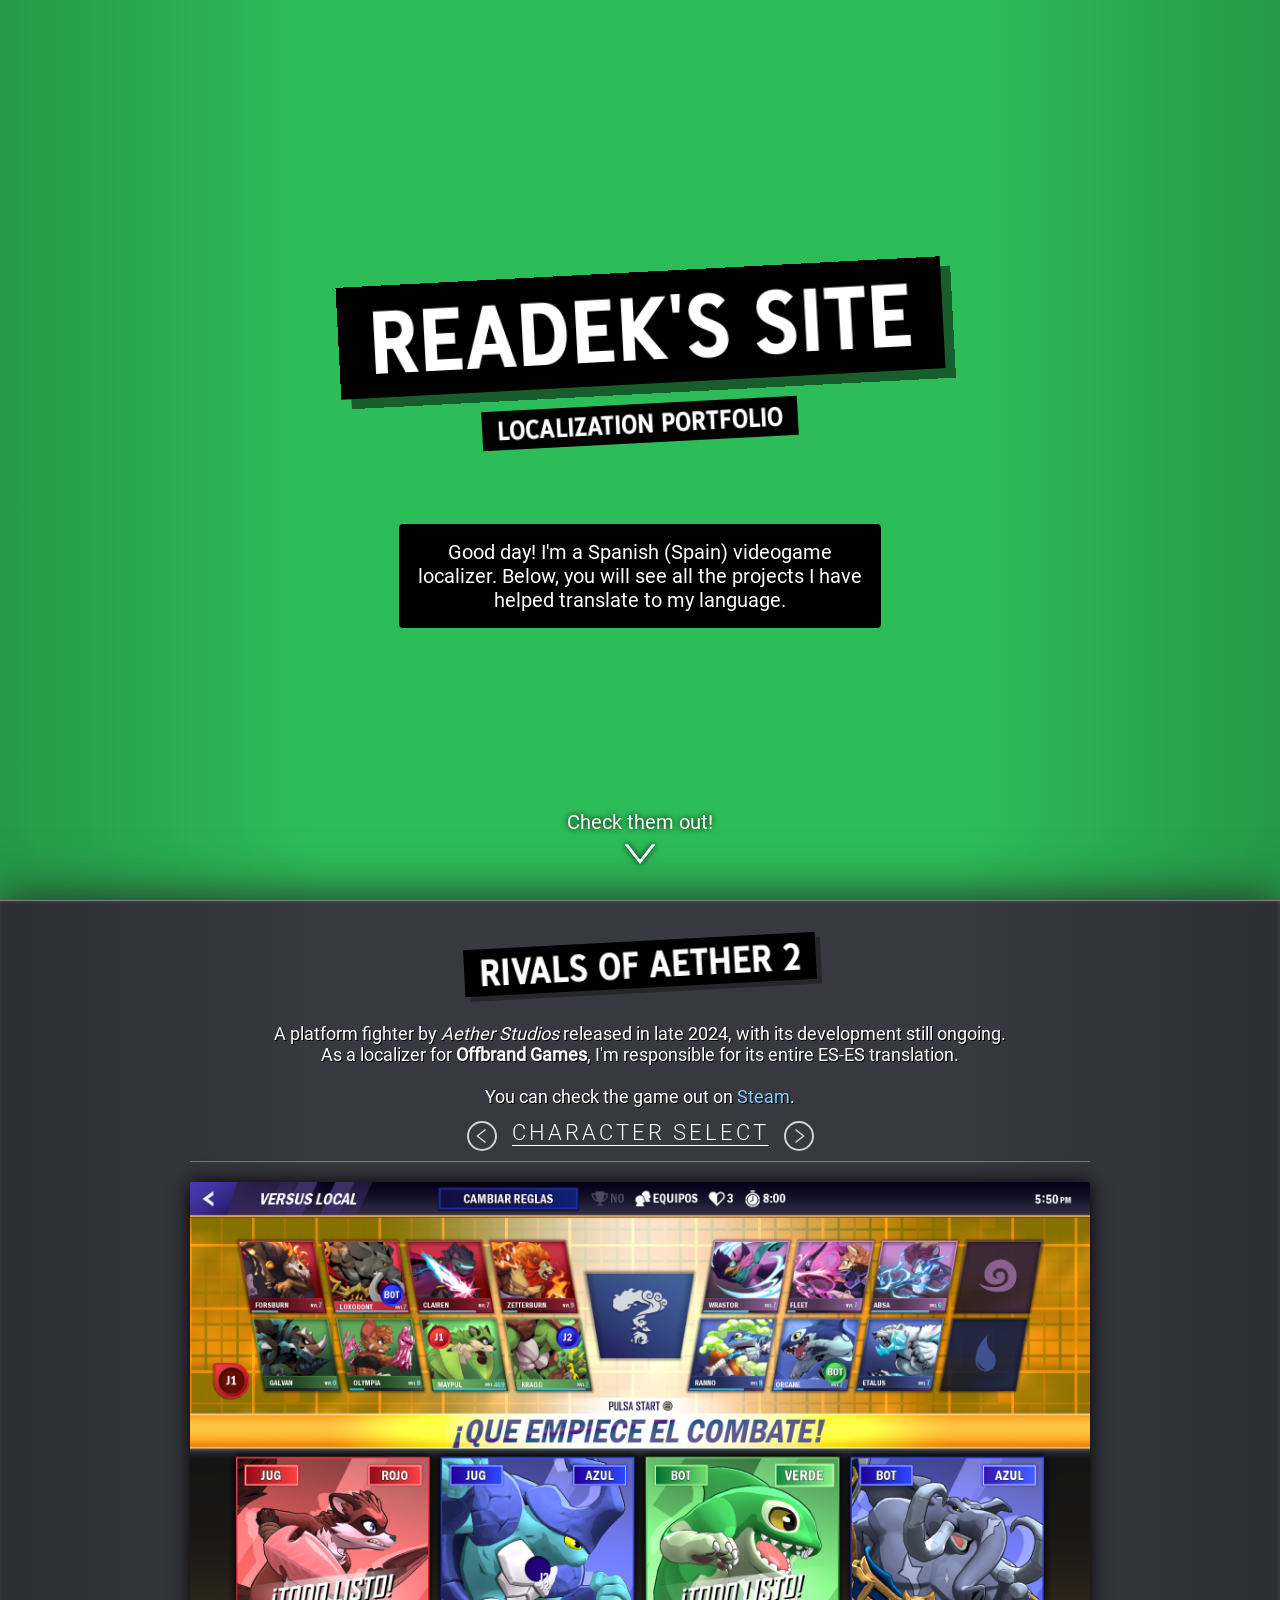
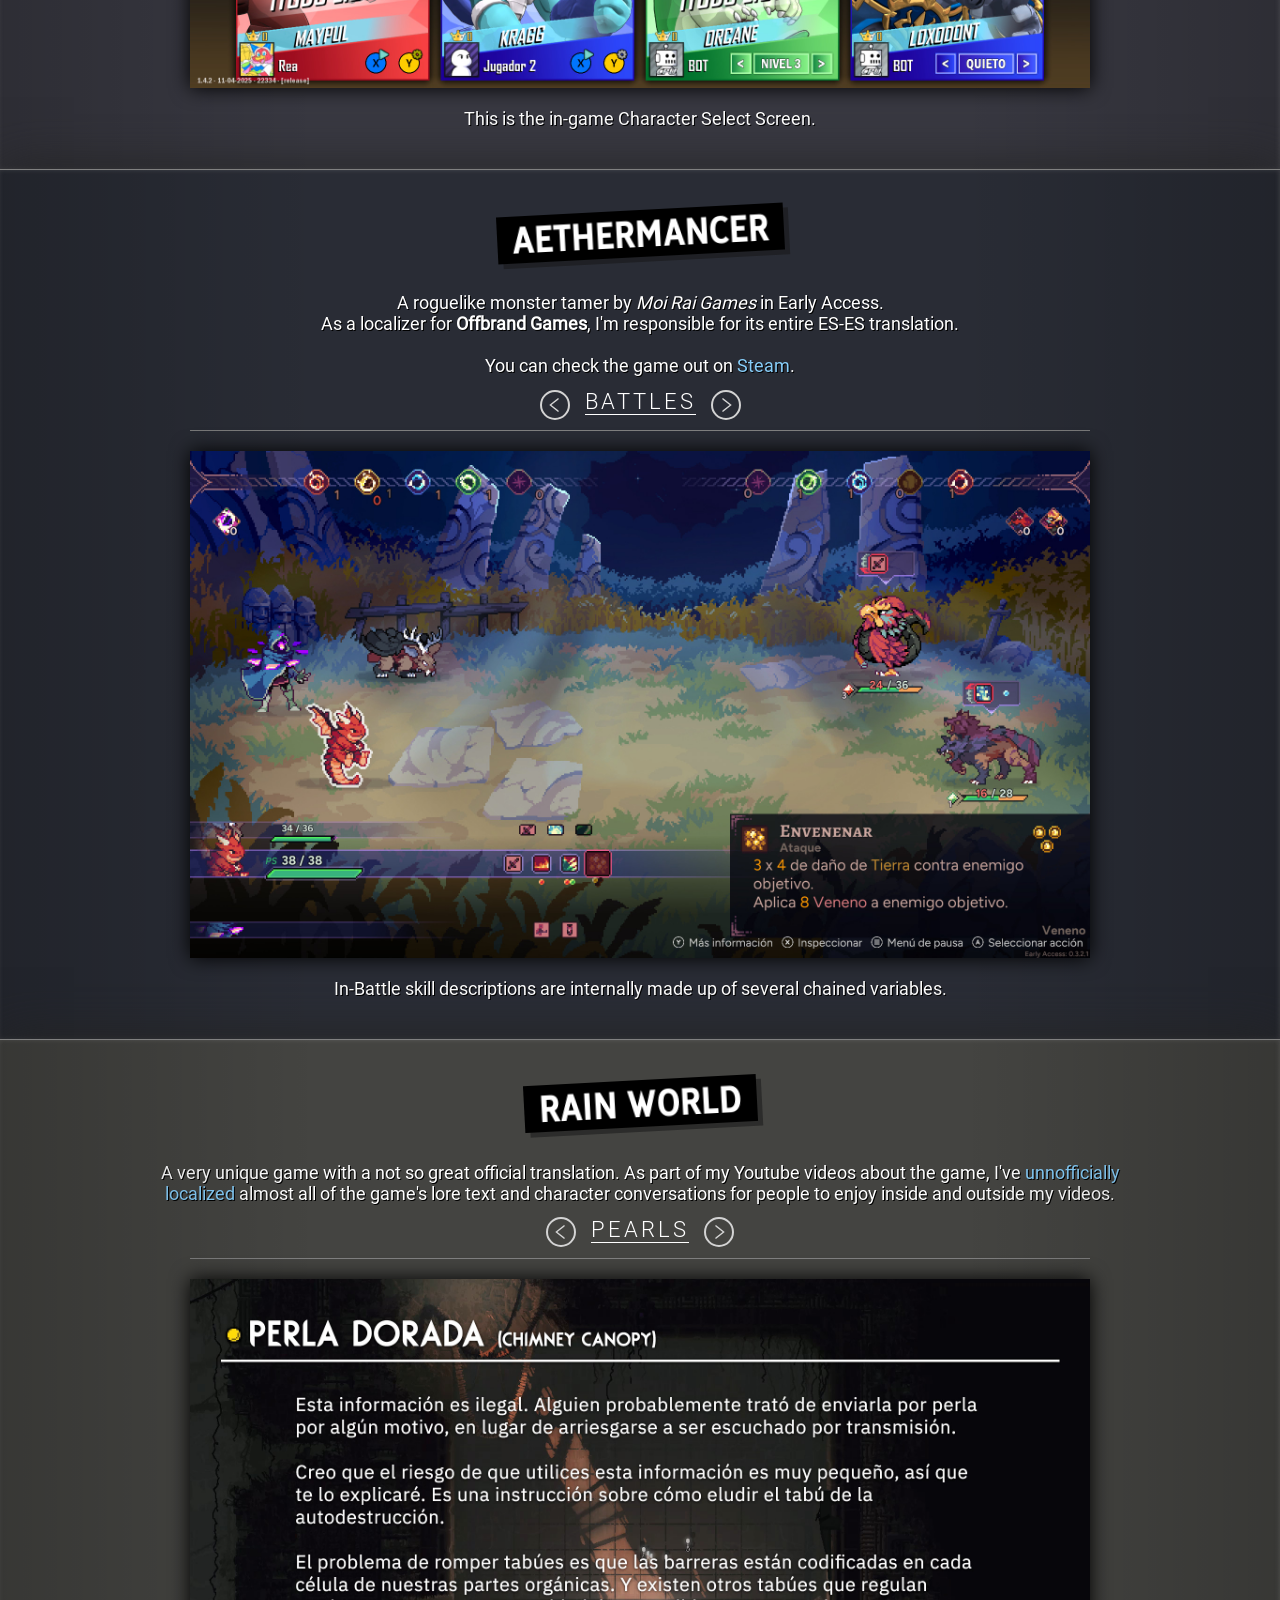
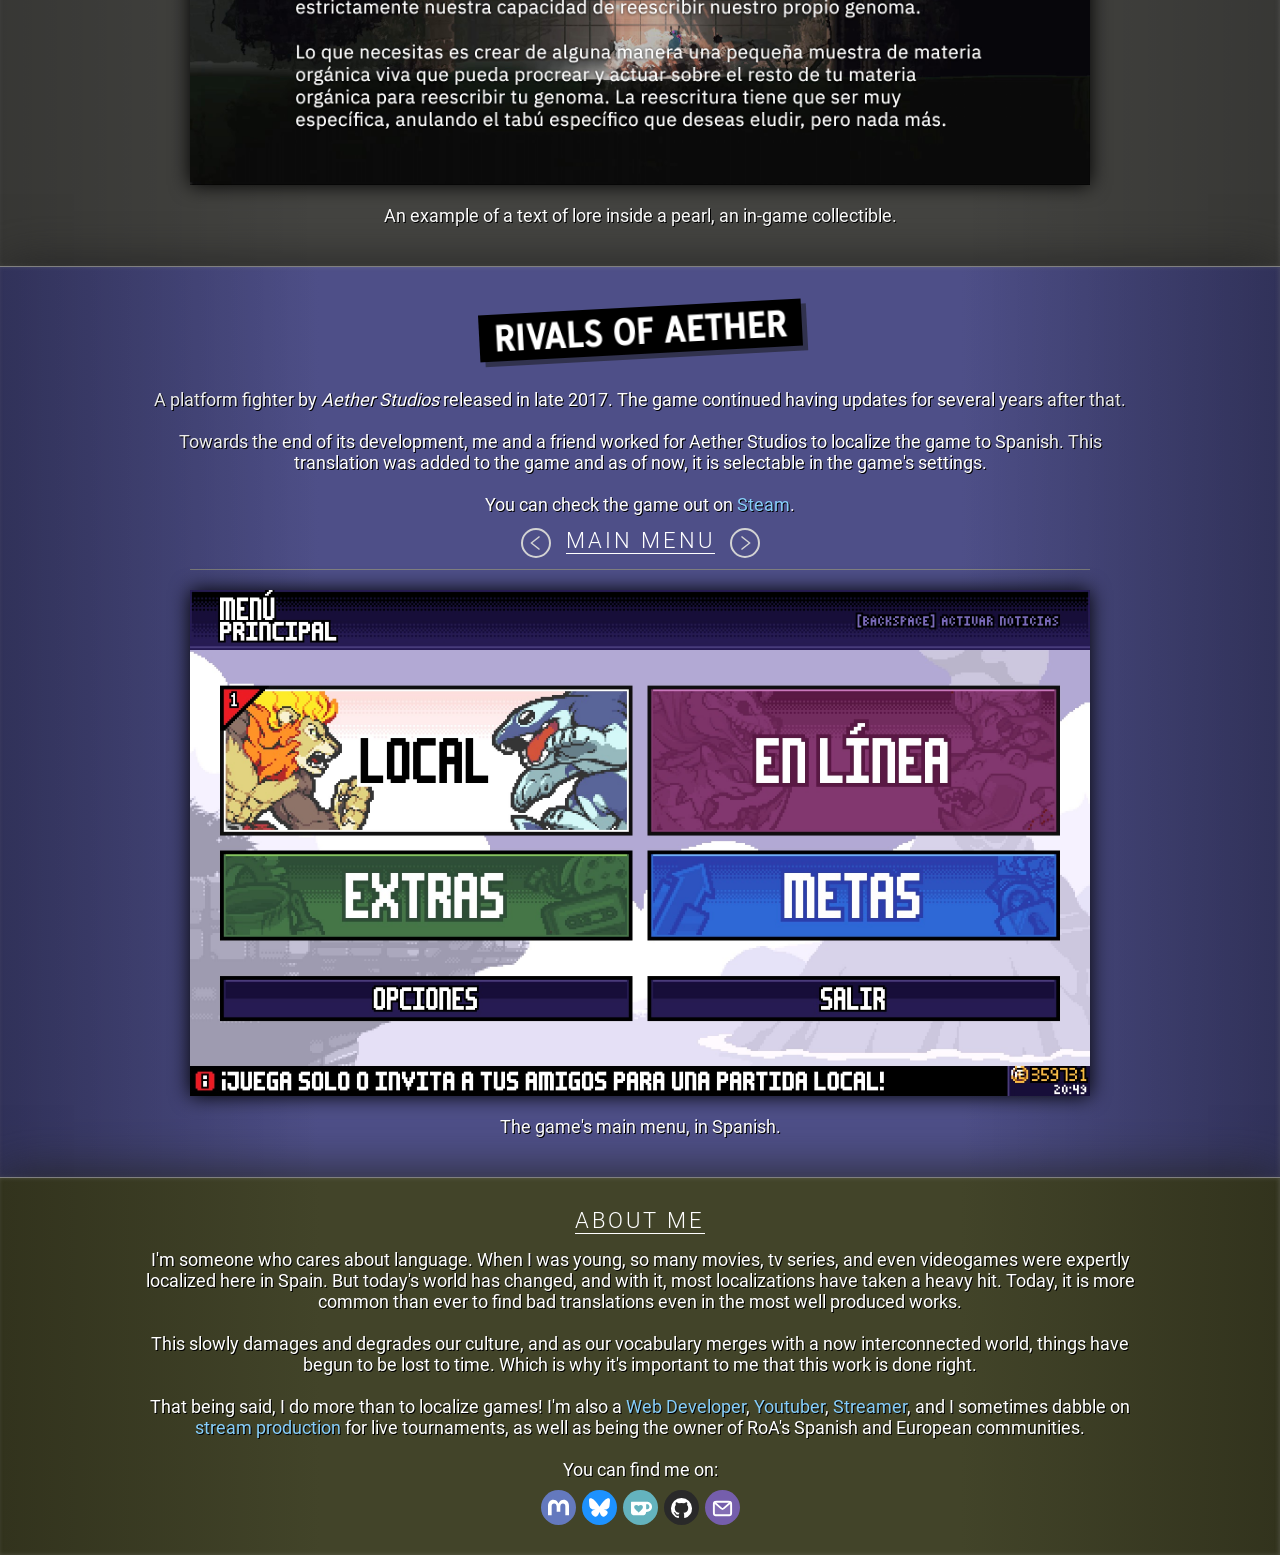
==== commit f5204e04: "Add mail link to footer" ====
--- a/Loc/index.html
+++ b/Loc/index.html
@@ -360,6 +360,20 @@
                 </div>
             </a>
 
+            <a href="mailto:reanzuelo@proton.me">
+                <div id="mailButton" class="buttonsBot">
+                    <svg id="mailIcon" viewBox="0 0 24 24">
+                        <g id="SVGRepo_bgCarrier" stroke-width="0"></g>
+                        <g id="SVGRepo_tracerCarrier" stroke-linecap="round" stroke-linejoin="round"></g>
+                        <g id="SVGRepo_iconCarrier">
+                            <path opacity="0.1" d="M3.09097 6.4173C3 6.76072 3 7.21507 3 7.99997V16C3 16.9319 3 17.3978 3.15224 17.7653C3.35523 18.2554 3.74458 18.6447 4.23463 18.8477C4.60218 19 5.06812 19 6 19H18C18.9319 19 19.3978 19 19.7654 18.8477C20.2554 18.6447 20.6448 18.2554 20.8478 17.7653C21 17.3978 21 16.9319 21 16V7.99997C21 7.21506 21 6.76072 20.909 6.4173C20.852 6.5418 20.7683 6.65652 20.6585 6.75255L13.9755 12.6002C12.8444 13.5899 11.1556 13.5899 10.0245 12.6002L3.3415 6.75255C3.23175 6.65652 3.14804 6.5418 3.09097 6.4173Z" fill="#FFFFFF"></path>
+                            <path d="M3 8C3 7.06812 3 6.60218 3.15224 6.23463C3.35523 5.74458 3.74458 5.35523 4.23463 5.15224C4.60218 5 5.06812 5 6 5V5H18V5C18.9319 5 19.3978 5 19.7654 5.15224C20.2554 5.35523 20.6448 5.74458 20.8478 6.23463C21 6.60218 21 7.06812 21 8V16C21 16.9319 21 17.3978 20.8478 17.7654C20.6448 18.2554 20.2554 18.6448 19.7654 18.8478C19.3978 19 18.9319 19 18 19V19H6V19C5.06812 19 4.60218 19 4.23463 18.8478C3.74458 18.6448 3.35523 18.2554 3.15224 17.7654C3 17.3978 3 16.9319 3 16V8Z" stroke="#FFFFFF" stroke-width="2" stroke-linejoin="round"></path>
+                            <path d="M4 6L10.683 11.8476C11.437 12.5074 12.563 12.5074 13.317 11.8476L20 6" stroke="#FFFFFF" stroke-width="2" stroke-linecap="round" stroke-linejoin="round"></path>
+                        </g>
+                    </svg>
+                </div>
+            </a>
+
         </div>
 
     </div>
--- a/site.css
+++ b/site.css
@@ -173,6 +173,7 @@
     justify-content: center;
     flex-direction: column;
     align-items: center;
+    transition: transform .25s, opacity .25s;
 }
 
 .projectTitle {
@@ -420,6 +421,15 @@
     fill: white;
     transform: translate(0px, 1px);
 }
+#mailButton {
+    background-color: #755eac;
+}
+#mailIcon {
+    height: 23px;
+    width: 23px;
+    fill: #00000000;
+    transform: translate(0px, 1px);
+}
 
 @media (max-width: 650px) {
 
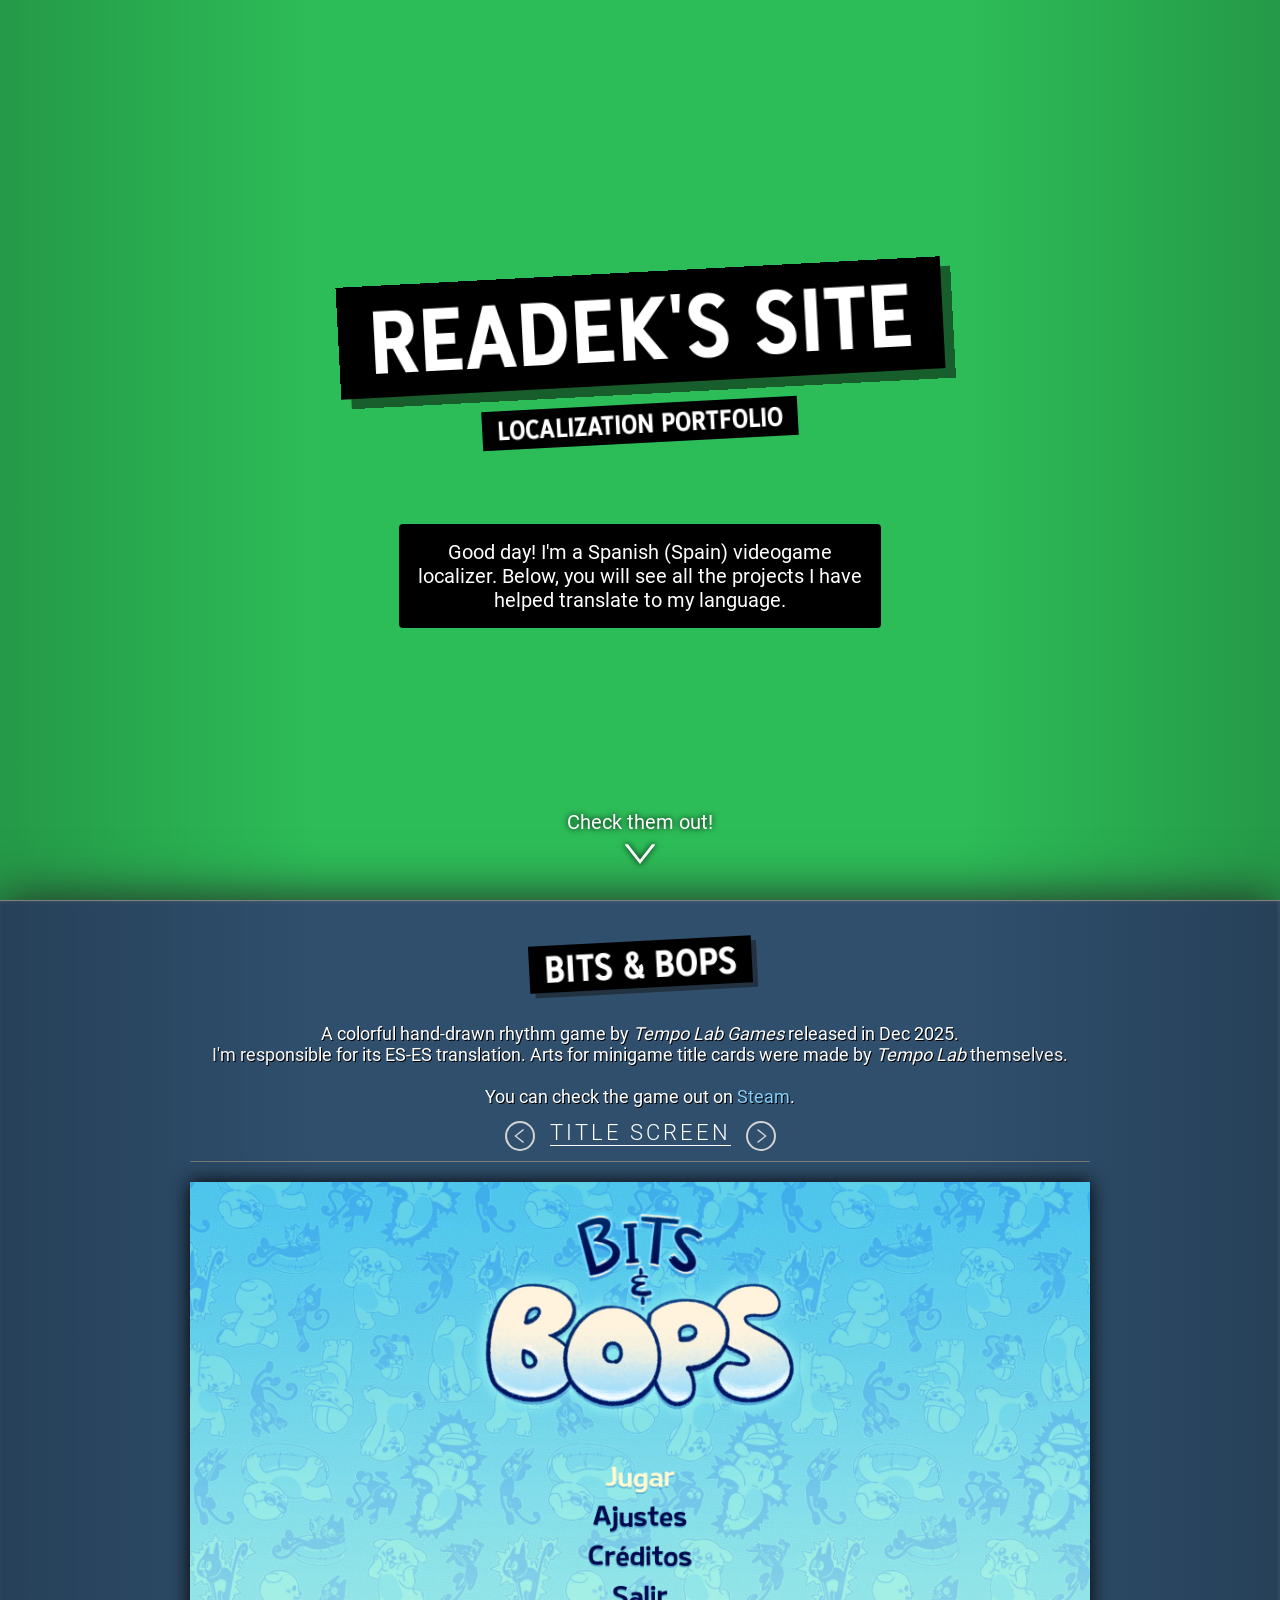
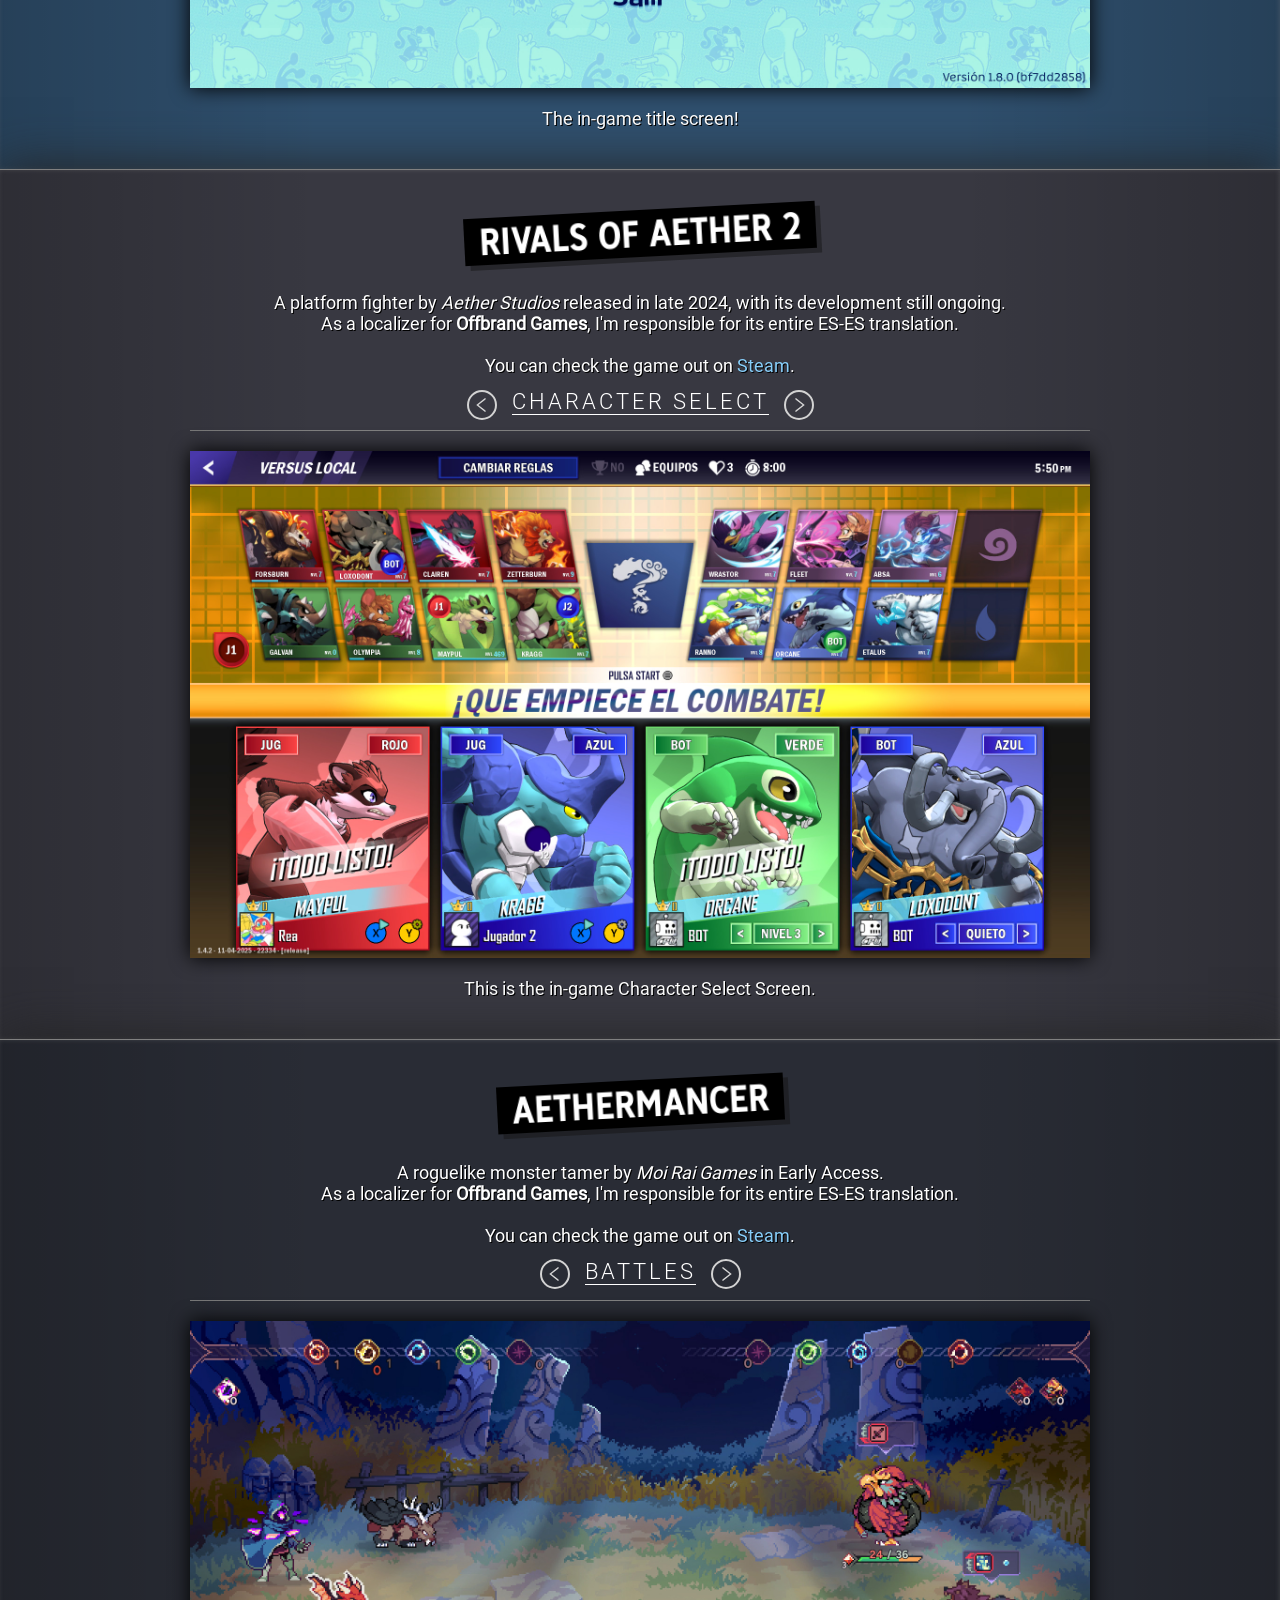
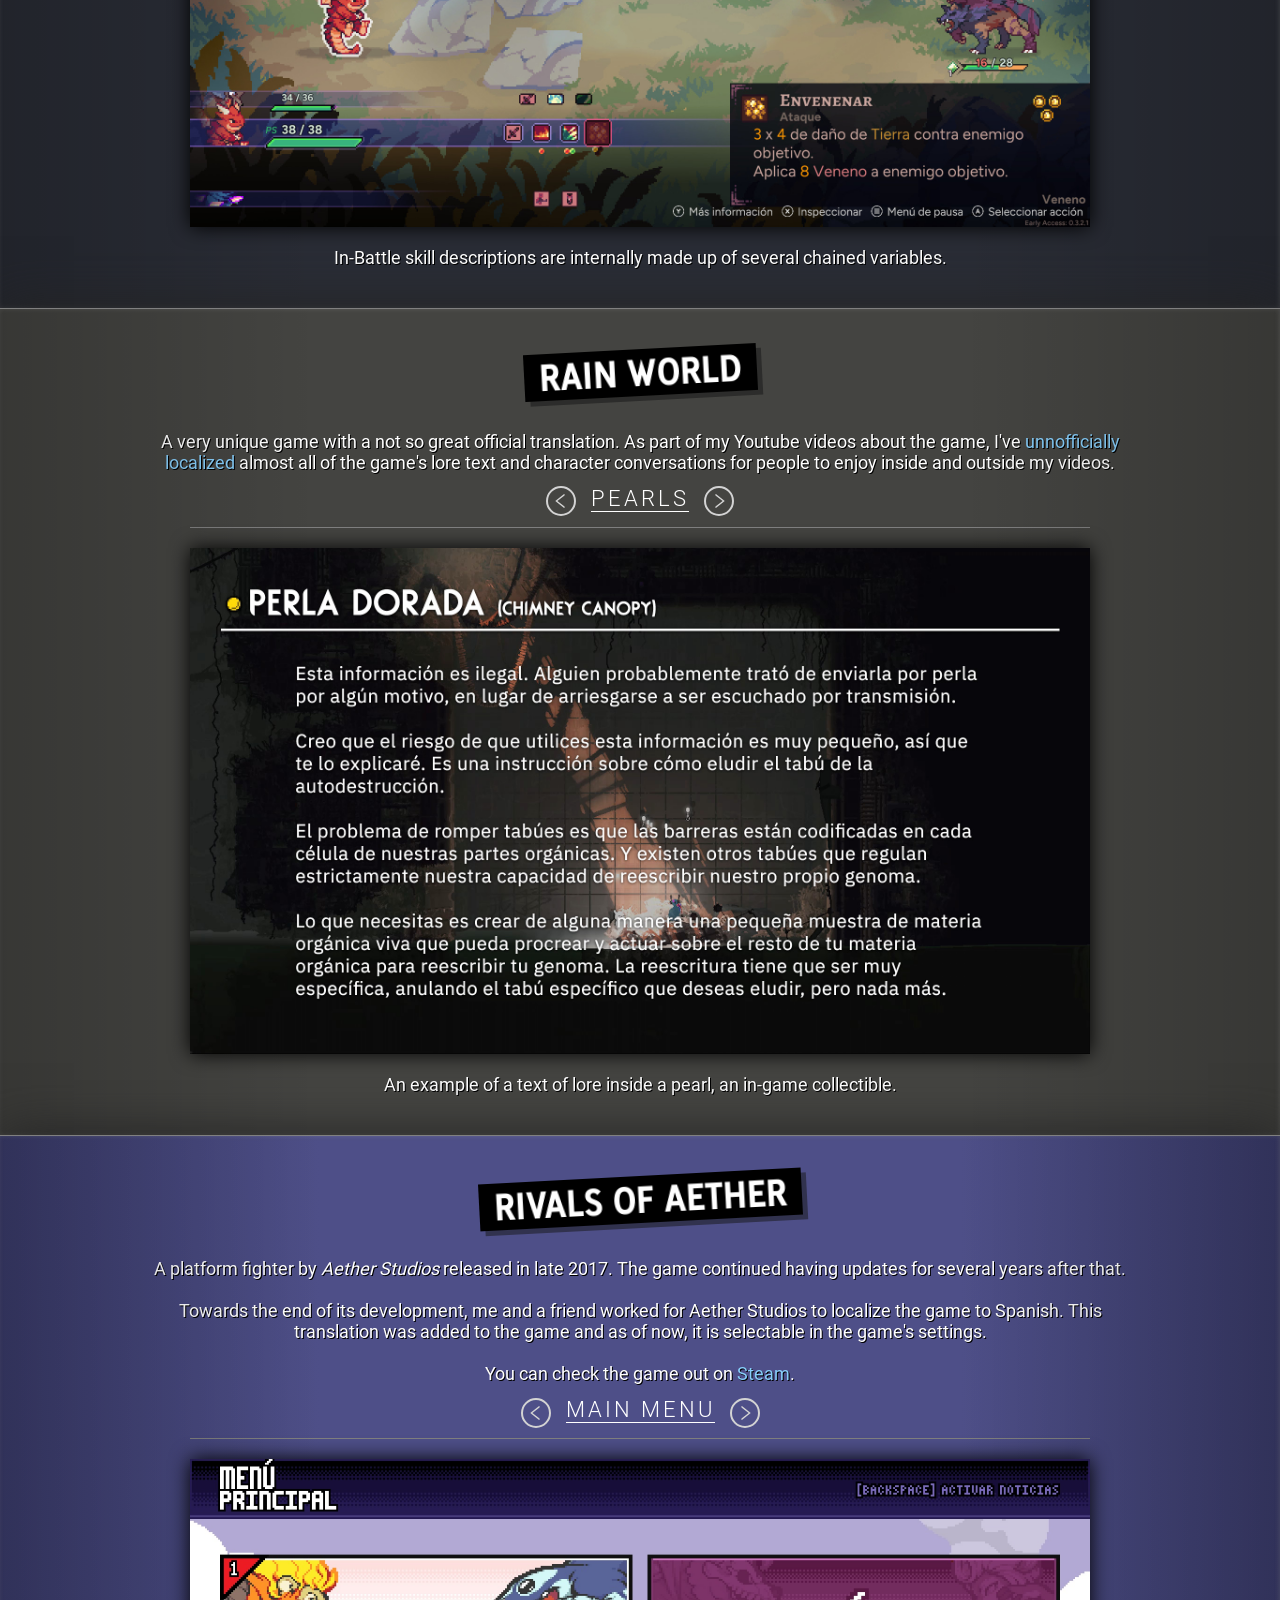
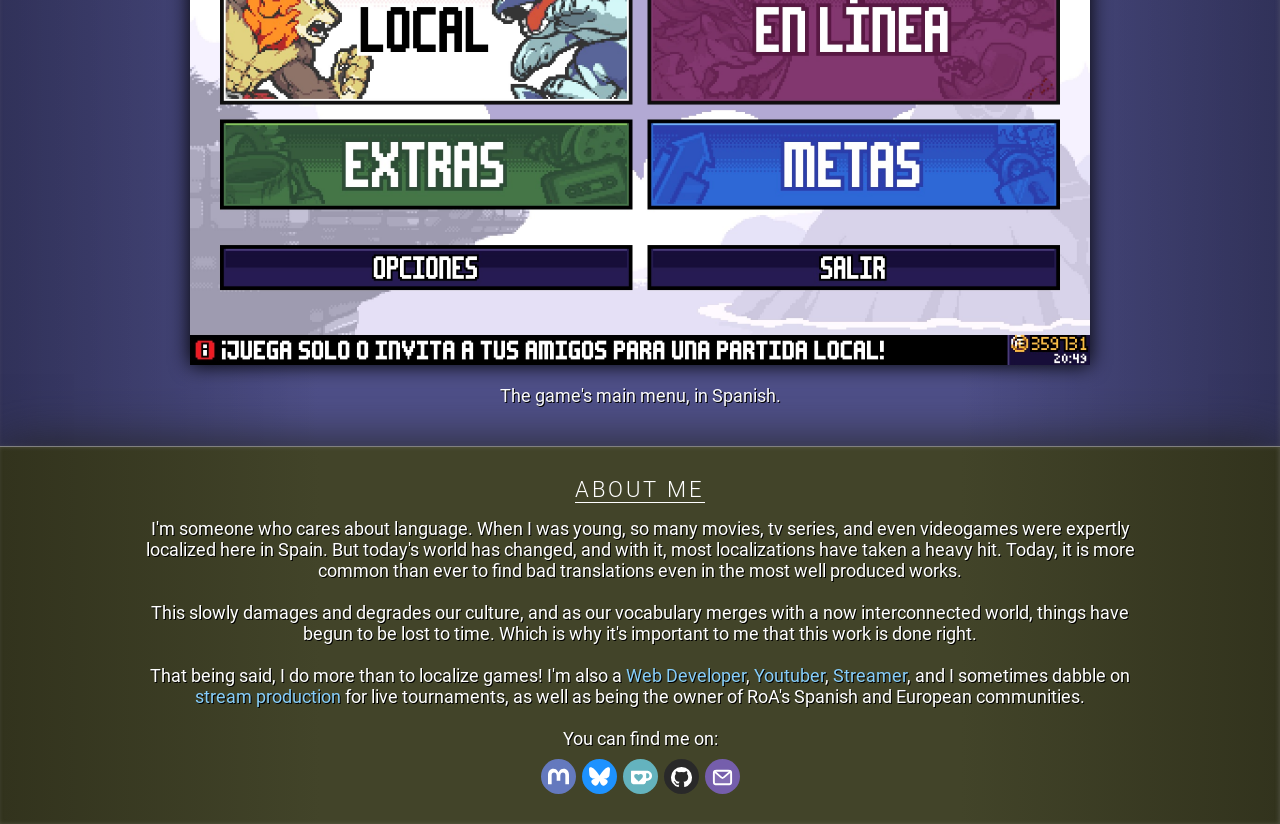
==== commit 5a25b532: "Bits & Bops update" ====
--- a/Loc/index.html
+++ b/Loc/index.html
@@ -32,6 +32,78 @@
             <svg id="downIcon" viewBox="0 0 25.93 25.93">
                 <path d="M25.397,4.554h-2.042l-9.974,12.644c-0.101,0.124-0.256,0.197-0.416,0.197c-0.164,0-0.315-0.073-0.419-0.197L2.575,4.554H0.532c-0.206,0-0.392,0.115-0.479,0.299c-0.09,0.184-0.064,0.403,0.06,0.561l12.435,15.762c0.104,0.125,0.255,0.2,0.419,0.2c0.16,0,0.315-0.075,0.416-0.2L25.816,5.413c0.128-0.157,0.148-0.377,0.058-0.561C25.789,4.669,25.601,4.554,25.397,4.554z" />
             </svg>
+        </div>
+
+    </div>
+
+    <div id="bbsBox" class="project">
+
+        <div class="bgSideDarkness"></div>
+
+        <div class="projectTitle">
+            Bits & Bops
+        </div>
+
+        <div class="projectDesc">
+            A colorful hand-drawn rhythm game by <i>Tempo Lab Games</i> released in Dec 2025.
+            <br>
+            I'm responsible for its ES-ES translation. Arts for minigame title cards were made by <i>Tempo Lab</i> themselves.
+            <br><br>
+            You can check the game out on <a href="https://store.steampowered.com/app/1929290/Bits__Bops/">Steam</a>.
+        </div>
+
+        <div class="imgSelector">
+            <button id="pokePrev" class="pokeButt">
+                <svg class="pokeButtIcon" viewBox="0 0 25.93 25.93">
+                    <path d="M25.397,4.554h-2.042l-9.974,12.644c-0.101,0.124-0.256,0.197-0.416,0.197c-0.164,0-0.315-0.073-0.419-0.197L2.575,4.554H0.532c-0.206,0-0.392,0.115-0.479,0.299c-0.09,0.184-0.064,0.403,0.06,0.561l12.435,15.762c0.104,0.125,0.255,0.2,0.419,0.2c0.16,0,0.315-0.075,0.416-0.2L25.816,5.413c0.128-0.157,0.148-0.377,0.058-0.561C25.789,4.669,25.601,4.554,25.397,4.554z" />
+                </svg>
+            </button>
+            <div class="stDemoTitle" id="pokeTitle">Title Screen</div>
+            <button id="pokeNext" class="pokeButt">
+                <svg class="pokeButtIcon" viewBox="0 0 25.93 25.93">
+                    <path d="M25.397,4.554h-2.042l-9.974,12.644c-0.101,0.124-0.256,0.197-0.416,0.197c-0.164,0-0.315-0.073-0.419-0.197L2.575,4.554H0.532c-0.206,0-0.392,0.115-0.479,0.299c-0.09,0.184-0.064,0.403,0.06,0.561l12.435,15.762c0.104,0.125,0.255,0.2,0.419,0.2c0.16,0,0.315-0.075,0.416-0.2L25.816,5.413c0.128-0.157,0.148-0.377,0.058-0.561C25.789,4.669,25.601,4.554,25.397,4.554z" />
+                </svg>
+            </button>
+        </div>
+
+        <div class="stDemo">
+    
+            <img src="Images/BBs Title.jpg" class="pokeSTimg" alt="">
+
+            <div class="projectDesc">
+                The in-game title screen!
+            </div>
+
+        </div>
+
+        <div class="stDemo imgCarHidden">
+    
+            <img src="Images/BBs Convo.jpg" class="pokeSTimg" alt="">
+
+            <div class="projectDesc">
+                A random casual conversation with a character.
+            </div>
+
+        </div>
+
+        <div class="stDemo imgCarHidden">
+    
+            <img src="Images/BBs Minigame.jpg" class="pokeSTimg" alt="">
+
+            <div class="projectDesc">
+                A title card for one of the minigames (translated from "President Bird").
+            </div>
+
+        </div>
+
+        <div class="stDemo imgCarHidden">
+    
+            <img src="Images/BBs Settings.jpg" class="pokeSTimg" alt="">
+
+            <div class="projectDesc">
+                One tab from the game's extensive settings screen.
+            </div>
+
         </div>
 
     </div>
--- a/site.css
+++ b/site.css
@@ -358,6 +358,9 @@
     background-color: #292C35;
 }
 
+#bbsBox {
+    background-color: #2f4f6d;
+}
 #rwBox {
     background-color: #444441;
 }
@@ -459,8 +462,12 @@
     }
     .projectDesc {
         max-width: 90%;
-        text-align: justify;
-        text-align-last: center;
+        text-align: left;
+    }
+    .stDemo {
+        .projectDesc {
+            text-align: center;
+        }
     }
 
     .vid, #stPreview, #pokeSTPreview, .pokeSTimg {
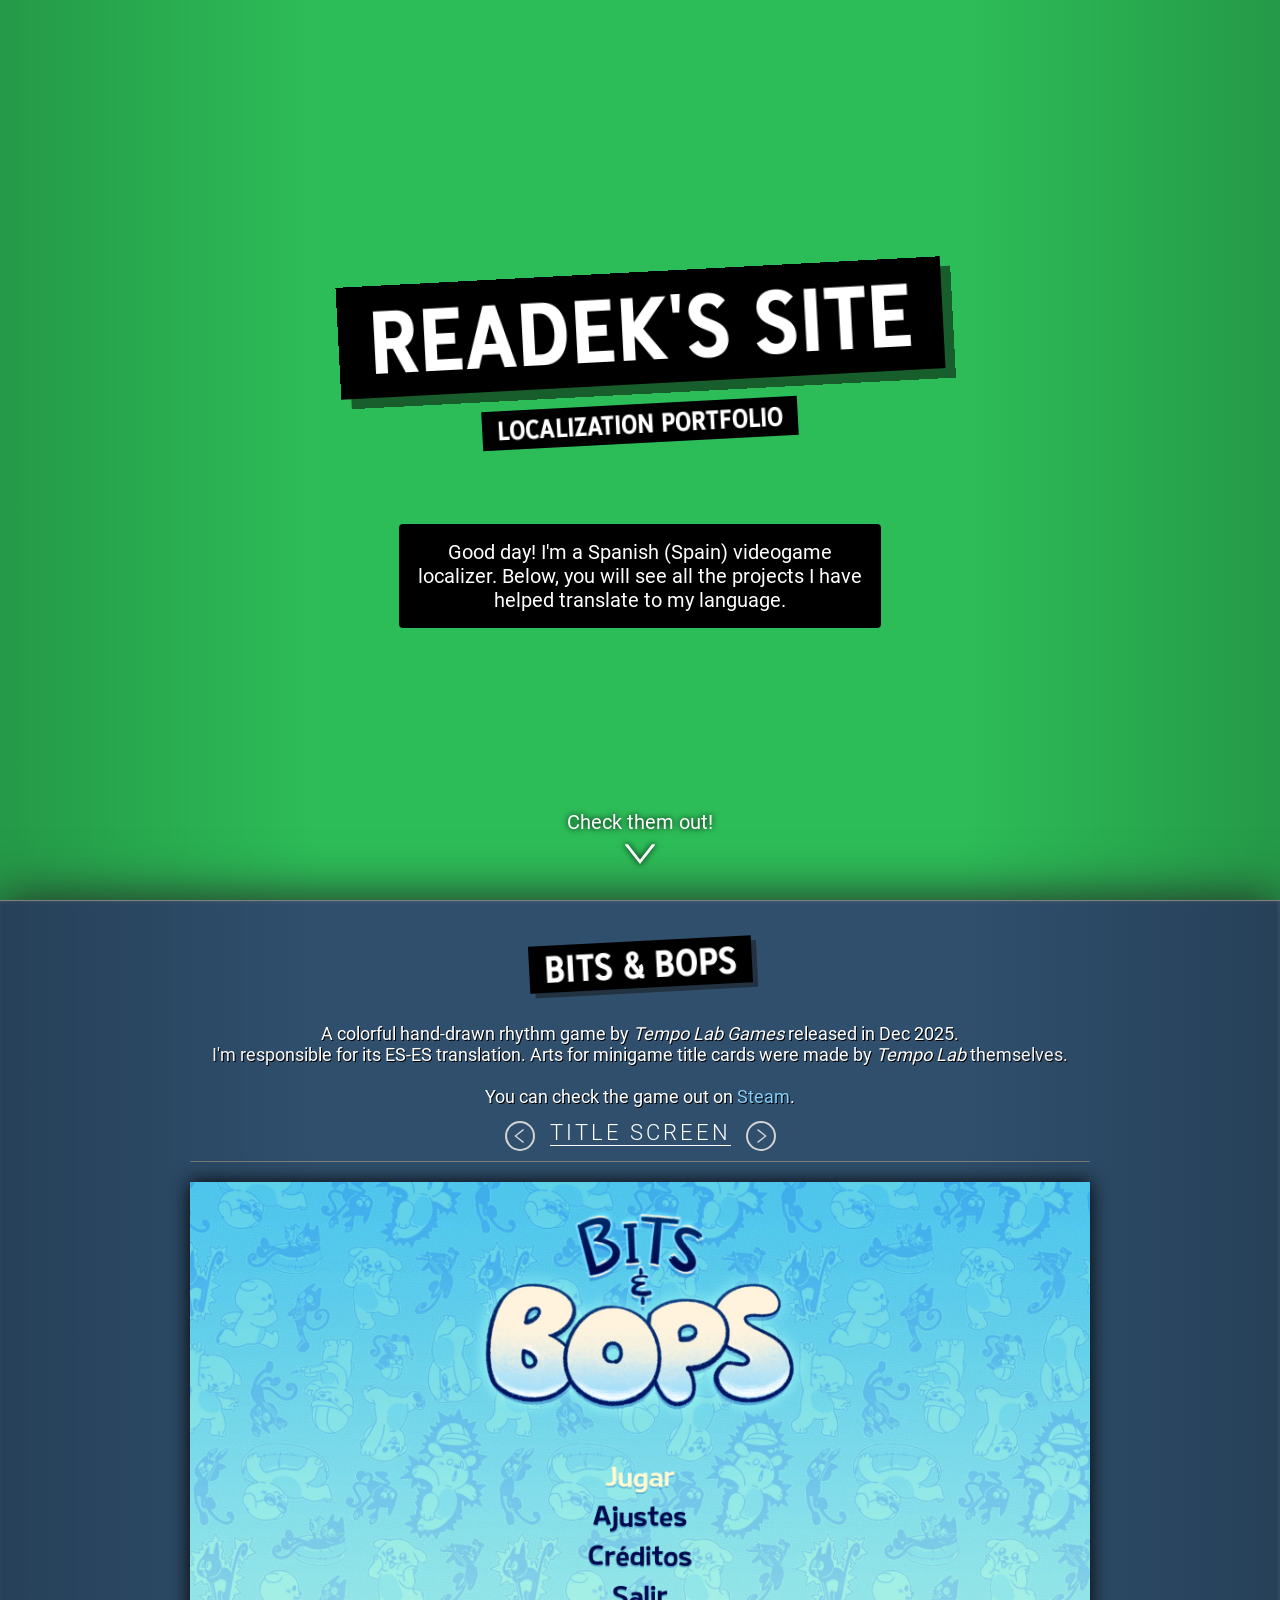
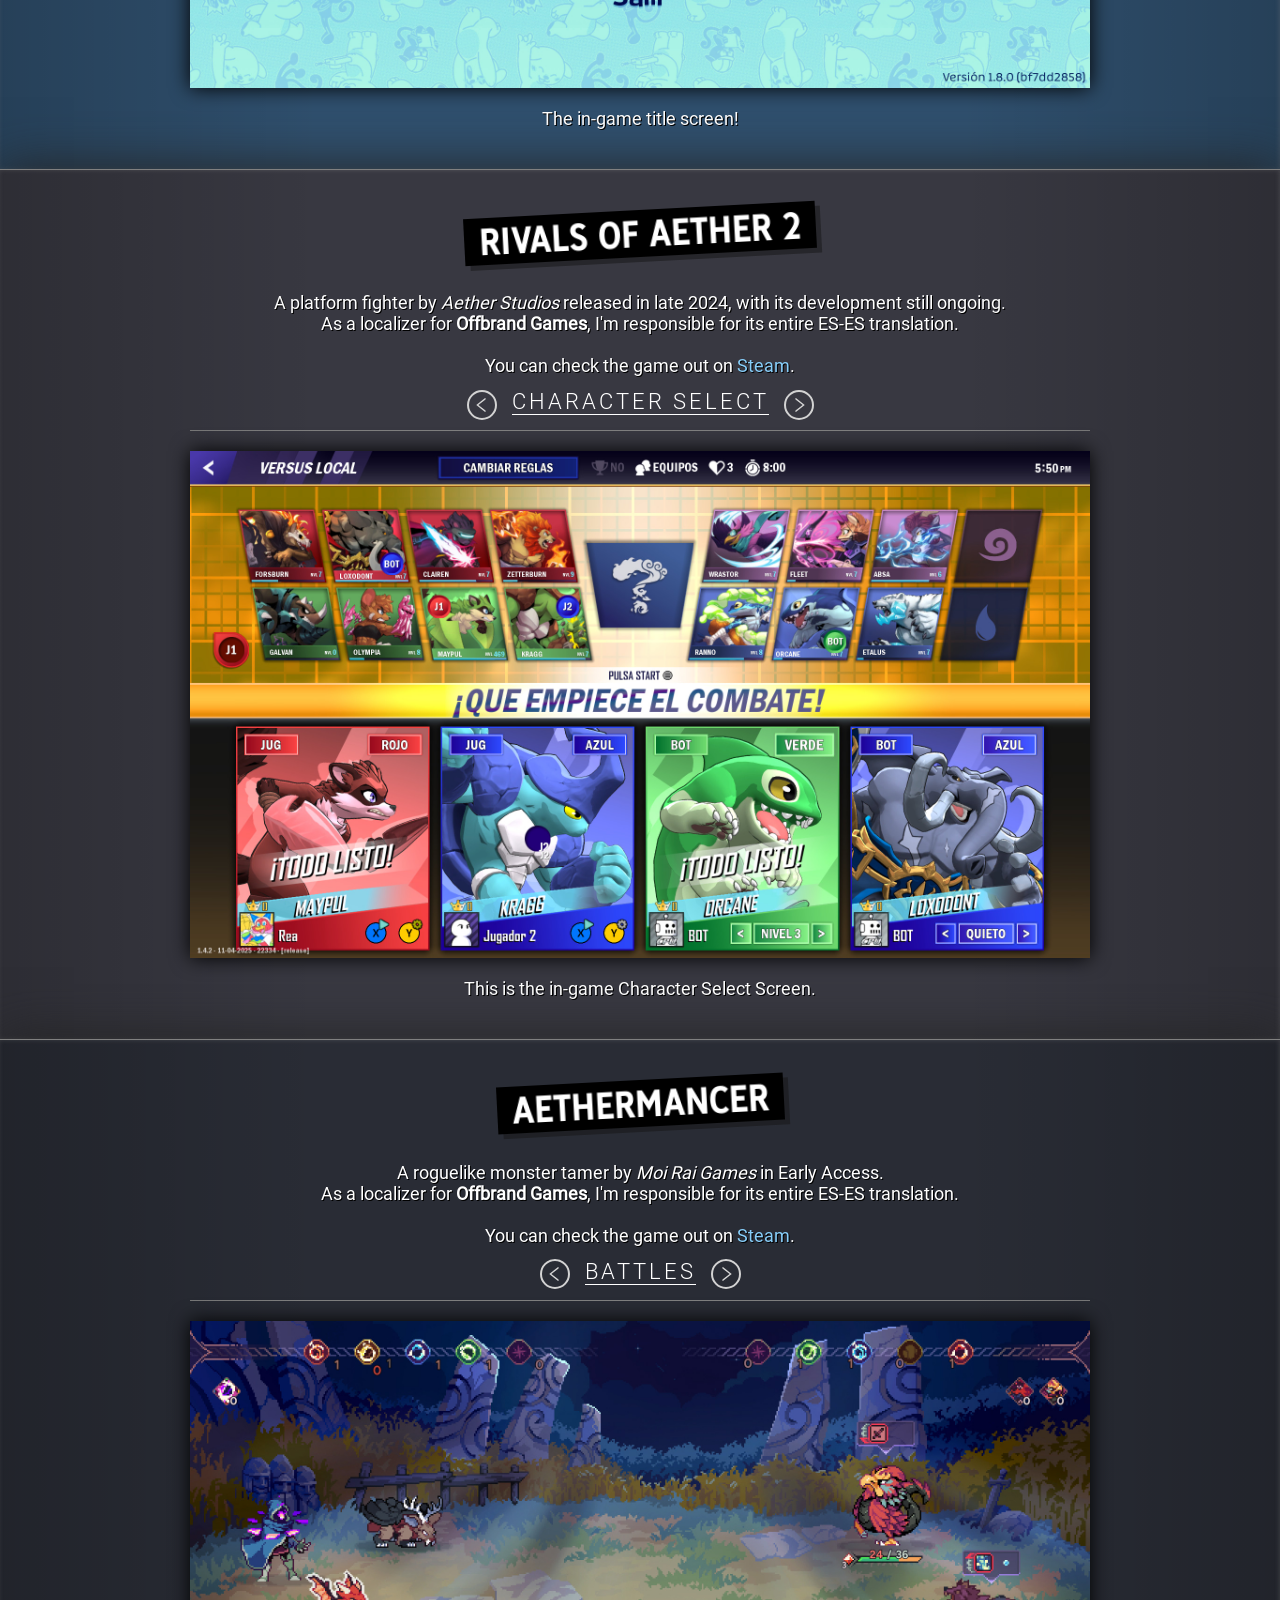
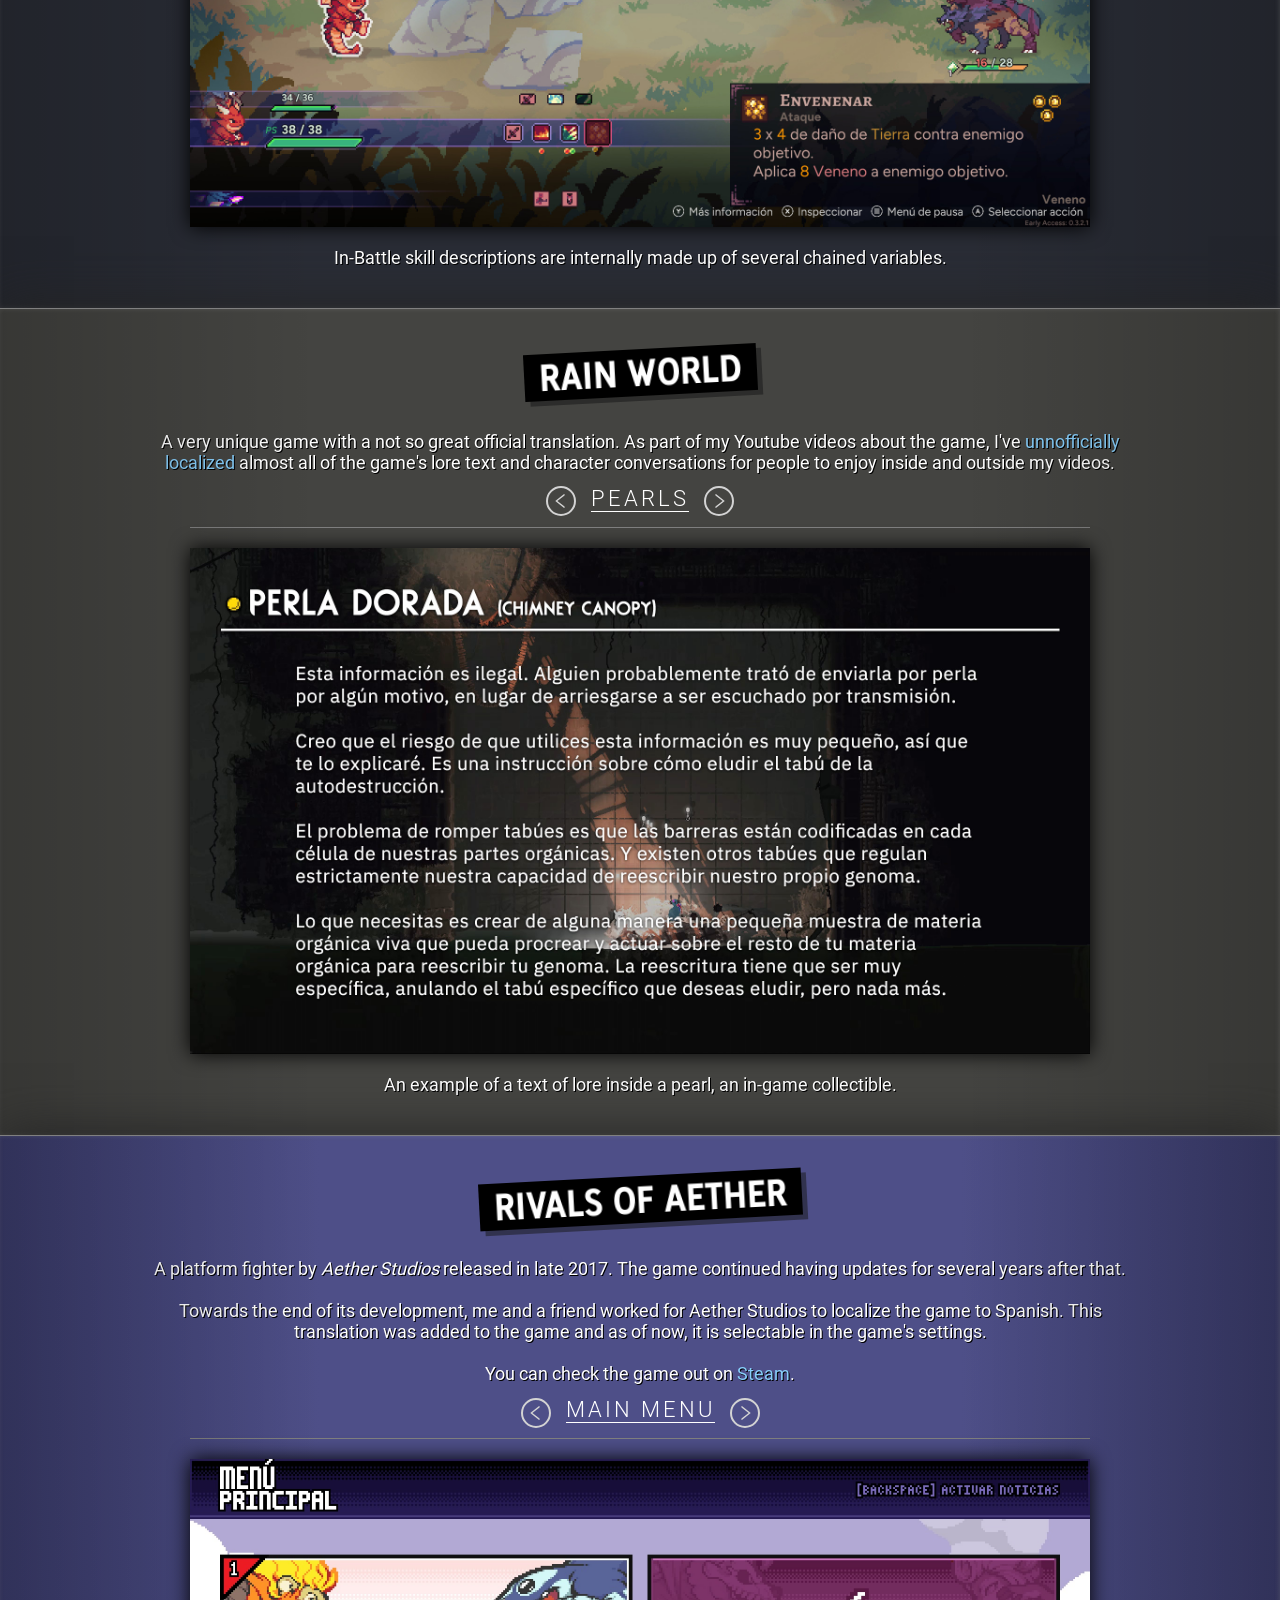
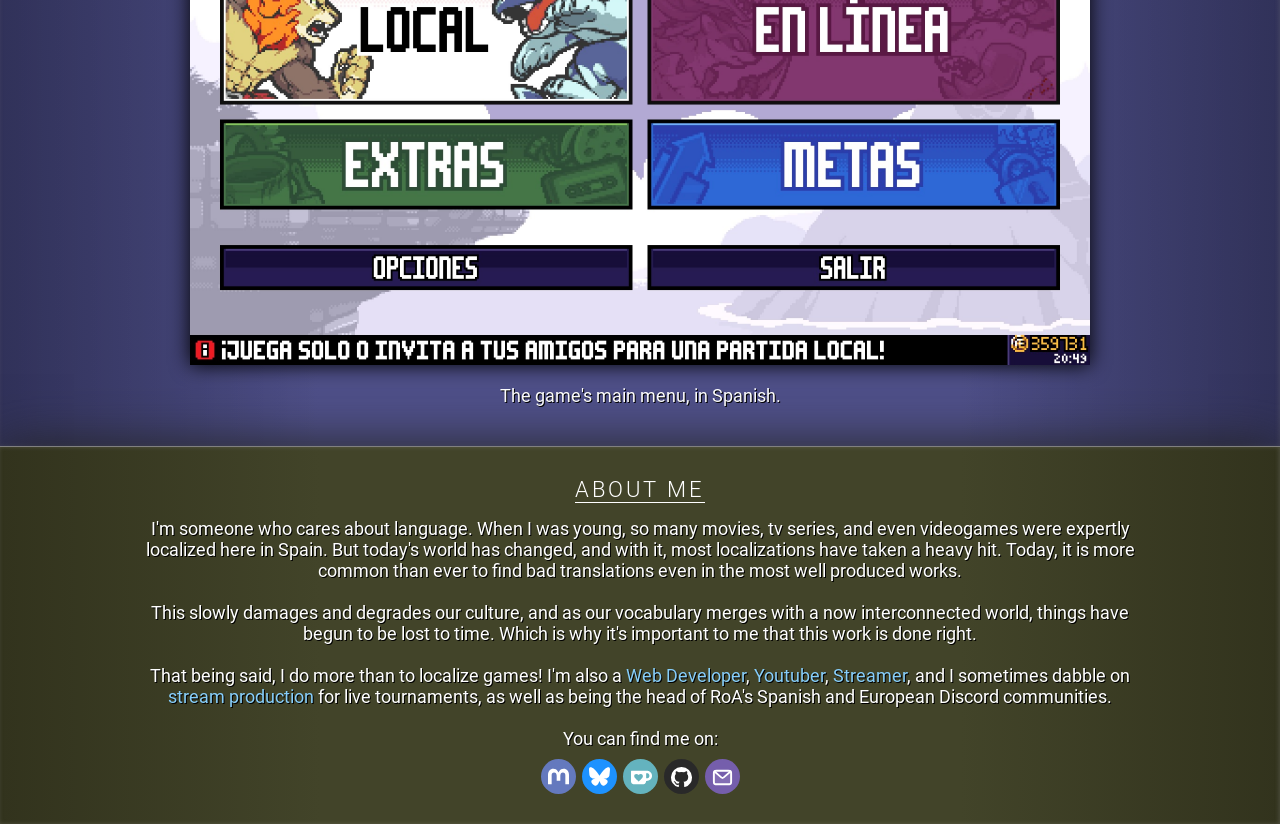
==== commit 43a764f0: "Fix loc start target" ====
--- a/Loc/index.html
+++ b/Loc/index.html
@@ -393,7 +393,8 @@
             <a href="https://www.youtube.com/@Readek">Youtuber</a>,
             <a href="https://www.twitch.tv/readek">Streamer</a>, and I sometimes dabble on
             <a href="https://youtu.be/6YrNGIimbUo?si=MHKJahTxUyMXXnIt">stream production</a>
-            for live tournaments, as well as being the owner of RoA's Spanish and European communities.
+            for live tournaments, as well as being the head of RoA's Spanish and European
+            Discord communities.
             <br><br>
             You can find me on:
         </div>
